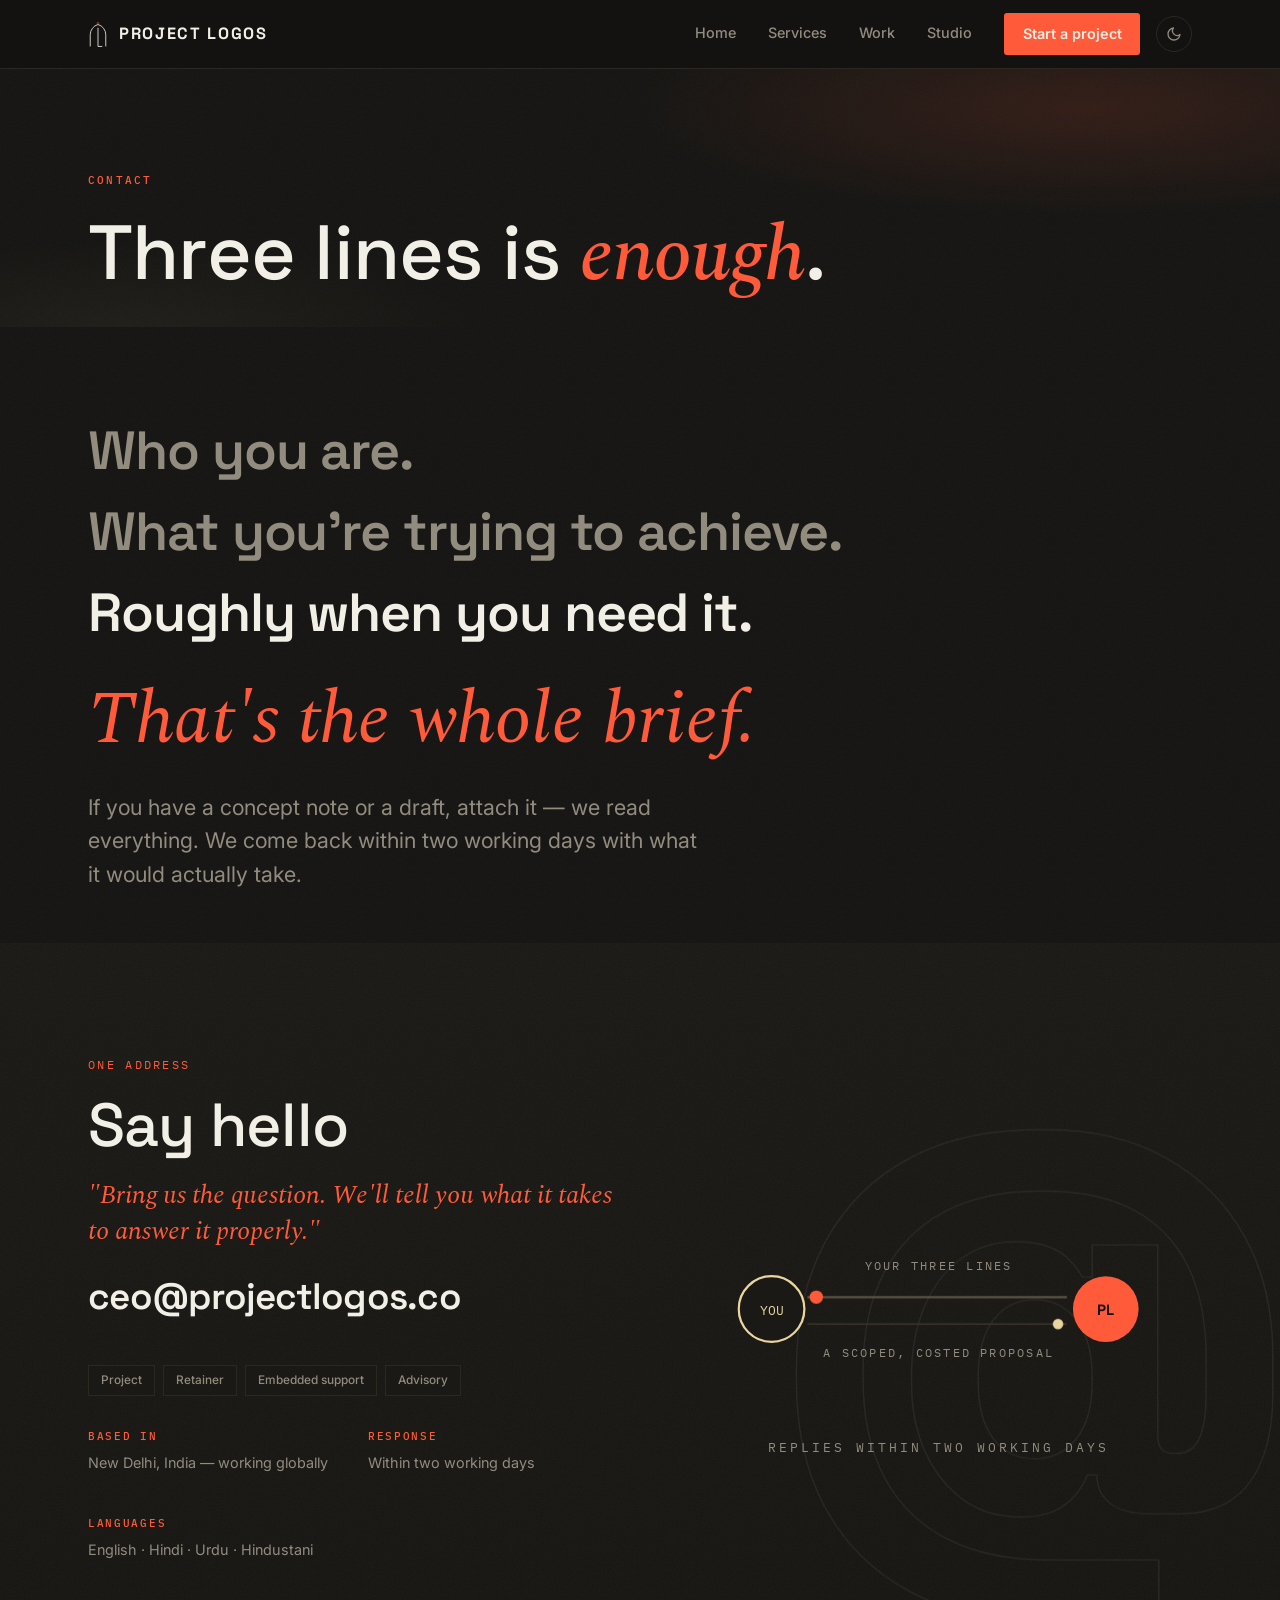
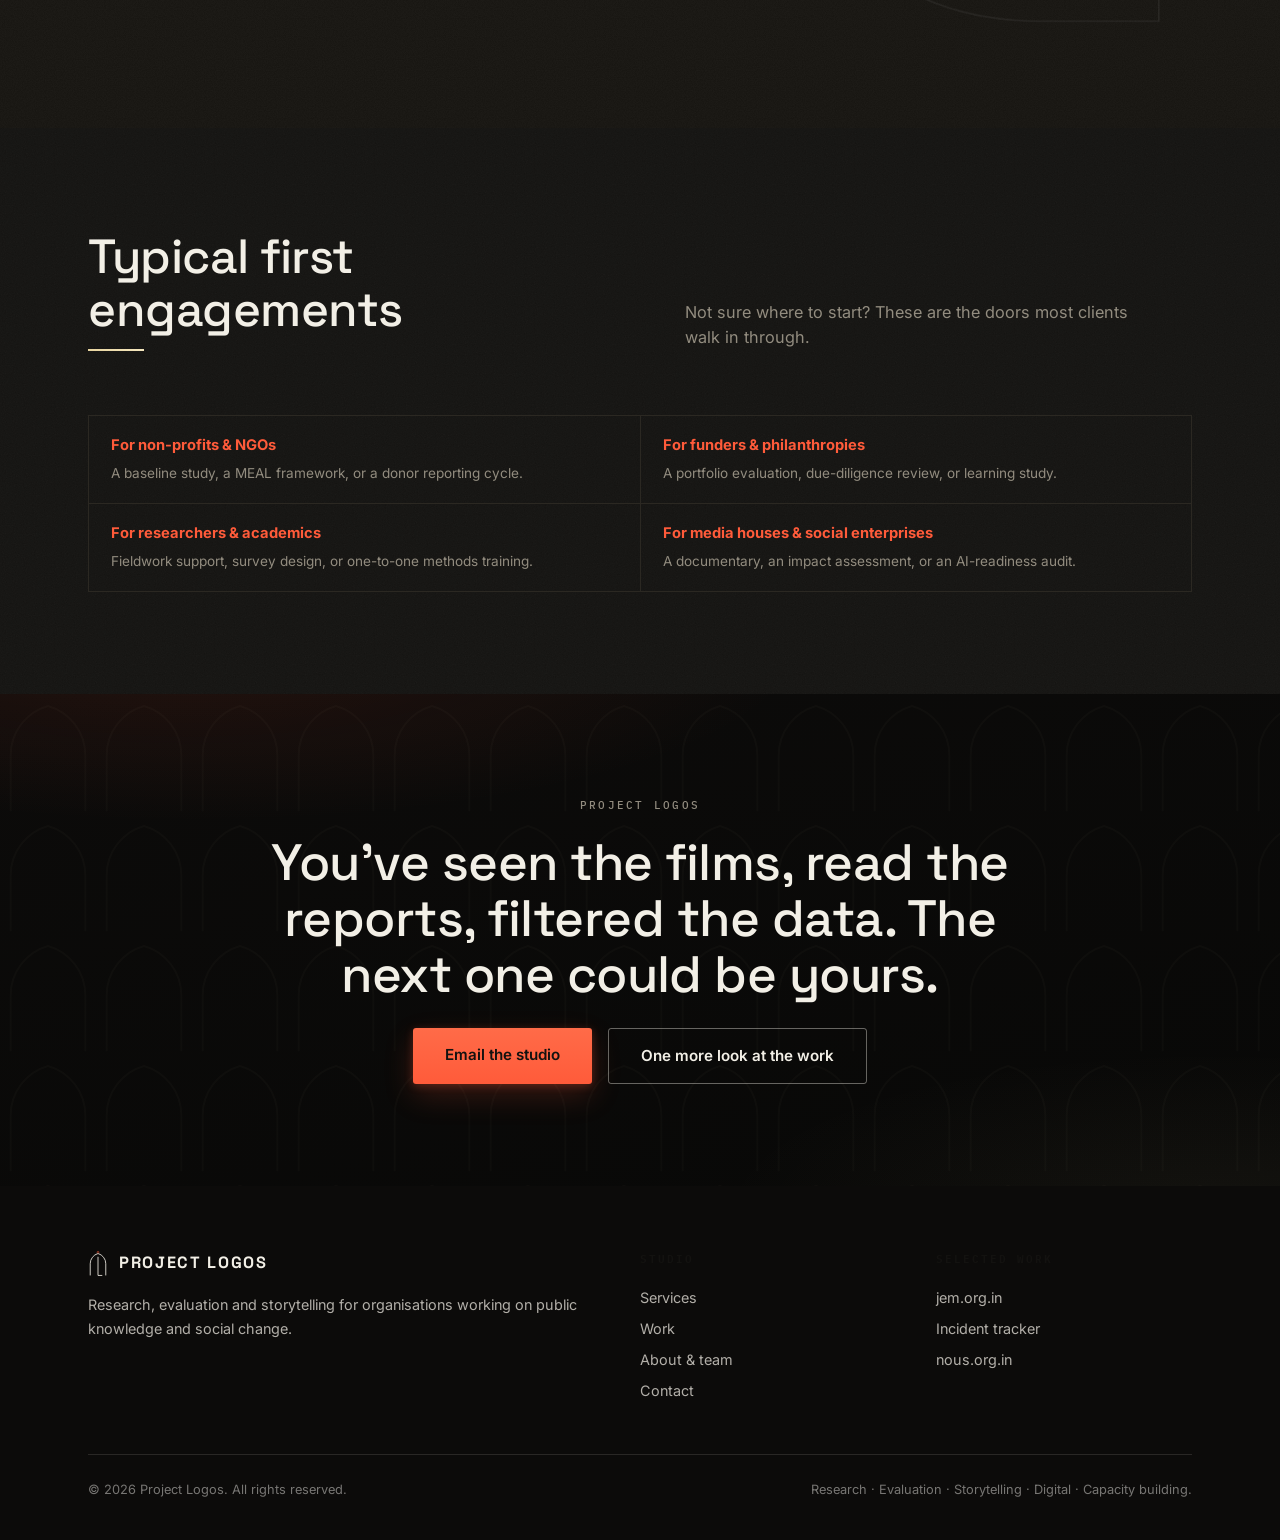
==== contact.html @ 9f22c247 "Bundled offers become routed macro-workflows Each bundle card now carries a cross-pillar route line " ====
<!DOCTYPE html>
<html lang="en">
<head>
  <meta charset="UTF-8" />
  <meta name="viewport" content="width=device-width, initial-scale=1.0" />
  <meta name="color-scheme" content="dark light" />
  <meta name="theme-color" content="#131210" />
  <title>Contact — Project Logos</title>
  <meta name="description" content="Start a project with Project Logos — research, evaluation, storytelling, digital products and capacity building." />
  <link rel="icon" href="assets/favicon.svg" type="image/svg+xml" />
  <link rel="icon" href="assets/favicon-32.png" sizes="32x32" type="image/png" />
  <link rel="apple-touch-icon" href="assets/apple-touch-icon.png" />
  <meta property="og:type" content="website" />
  <meta property="og:site_name" content="Project Logos" />
  <meta property="og:title" content="Contact — Project Logos" />
  <meta property="og:description" content="Three lines is enough: who you are, what you're trying to achieve, roughly when you need it. Replies within two working days." />
  <meta property="og:url" content="https://projectlogos-in.github.io/project-logos/contact.html" />
  <meta property="og:image" content="https://projectlogos-in.github.io/project-logos/assets/og/og-contact.png" />
  <meta property="og:image:width" content="1200" />
  <meta property="og:image:height" content="630" />
  <meta name="twitter:card" content="summary_large_image" />
  <meta name="twitter:image" content="https://projectlogos-in.github.io/project-logos/assets/og/og-contact.png" />
  <link rel="preconnect" href="https://fonts.googleapis.com" />
  <link rel="preconnect" href="https://fonts.gstatic.com" crossorigin />
  <link href="https://fonts.googleapis.com/css2?family=Space+Grotesk:wght@400;500;600;700&family=Spectral:ital,wght@0,400;0,500;1,400;1,500&family=Inter:wght@400;500;600;700&family=IBM+Plex+Mono:wght@400;500&display=swap" rel="stylesheet" />
  <script>try { if (localStorage.getItem("pl-theme") === "light") document.documentElement.dataset.theme = "light"; } catch (e) {}</script>
  <link rel="stylesheet" href="css/style.css?v=4" />
</head>
<body>

<header class="site-header">
  <div class="wrap">
    <a class="brand" href="index.html">
      <svg class="logo-mark" width="20" height="25" viewBox="0 0 72 90" fill="none" xmlns="http://www.w3.org/2000/svg" aria-hidden="true">
        <path d="M8 88 L8 46 A38.5 38.5 0 0 1 36 8.96 A38.5 38.5 0 0 1 64 46 L64 88" stroke-width="3" />
        <line x1="36" y1="20.8" x2="36" y2="88" stroke-width="3" />
        <line x1="36" y1="88" x2="51.4" y2="88" stroke-width="3" />
        <circle cx="36" cy="4.5" r="3.2" stroke-width="1.8" />
      </svg>
      PROJECT LOGOS
    </a>
    <button class="theme-toggle" type="button" aria-label="Switch between dark and light theme">
      <svg class="moon" viewBox="0 0 24 24" fill="none" stroke="currentColor" stroke-width="2" stroke-linecap="round" stroke-linejoin="round"><path d="M21 12.8A9 9 0 1 1 11.2 3a7 7 0 0 0 9.8 9.8z"/></svg>
      <svg class="sun" viewBox="0 0 24 24" fill="none" stroke="currentColor" stroke-width="2" stroke-linecap="round"><circle cx="12" cy="12" r="4.5"/><path d="M12 2v2.5M12 19.5V22M2 12h2.5M19.5 12H22M4.9 4.9l1.8 1.8M17.3 17.3l1.8 1.8M19.1 4.9l-1.8 1.8M6.7 17.3l-1.8 1.8"/></svg>
    </button>
    <button class="nav-toggle" aria-label="Menu"><span></span><span></span><span></span></button>
    <nav class="nav">
      <a href="index.html">Home</a>
      <a href="services.html">Services</a>
      <a href="work.html">Work</a>
      <a href="studio.html">Studio</a>
      <a class="cta" href="contact.html" aria-current="page">Start a project</a>
    </nav>
  </div>
</header>

<main>

  <!-- OPENING: THE BRIEF -->
  <div class="hero" style="padding-bottom: 0;">
    <div class="wrap">
      <span class="eyebrow">Contact</span>
      <h1 style="max-width: 20ch;">Three lines is <em>enough</em>.</h1>
    </div>
  </div>

  <section class="gap-intro" style="padding-bottom: calc(var(--section) * 0.5);">
    <div class="wrap">
      <p class="gap-line reveal">Who you are.</p>
      <p class="gap-line reveal">What you're trying to achieve.</p>
      <p class="gap-line reveal"><strong>Roughly when you need it.</strong></p>
      <p class="gap-answer reveal">That's the whole brief.</p>
      <p class="lede reveal" style="margin-top: 2rem;">If you have a concept note or a draft, attach it — we read everything. We come back within two working days with what it would actually take.</p>
    </div>
  </section>

  <!-- THE WIRE -->
  <section class="chapter tinted" id="say-hello">
    <span class="chapter-letter" aria-hidden="true">@</span>
    <div class="wrap chapter-grid">
      <div>
        <span class="chapter-code">One address</span>
        <h2 class="chapter-title">Say hello</h2>
        <p class="chapter-line">"Bring us the question. We'll tell you what it takes to answer it properly."</p>
        <a class="email-big" href="mailto:ceo@projectlogos.co">ceo@projectlogos.co</a>
        <div class="deliverables" style="margin-top: 1.8rem;">
          <span>Project</span><span>Retainer</span><span>Embedded support</span><span>Advisory</span>
        </div>
        <div class="contact-meta">
          <div><strong>Based in</strong>New Delhi, India — working globally</div>
          <div><strong>Response</strong>Within two working days</div>
          <div><strong>Languages</strong>English · Hindi · Urdu · Hindustani</div>
        </div>
      </div>
      <div class="chapter-art" aria-hidden="true">
        <svg viewBox="0 0 340 240" fill="none" xmlns="http://www.w3.org/2000/svg">
          <g class="node" style="--d:100">
            <circle cx="58" cy="120" r="22" fill="#1B1915" stroke="#E8D5A0" stroke-width="1.5" />
            <text x="58" y="124" font-family="IBM Plex Mono" font-size="9" fill="#E8D5A0" text-anchor="middle">YOU</text>
          </g>
          <line class="wire" style="--len:200; --d:400" x1="82" y1="112" x2="256" y2="112" stroke="#5A5344" stroke-width="1.5" />
          <line class="wire" style="--len:200; --d:900" x1="256" y1="130" x2="82" y2="130" stroke="#3A362C" stroke-width="1" stroke-dasharray="4 5" />
          <g class="playhead" style="--scan:170px">
            <circle cx="88" cy="112" r="4.5" fill="#FF5B3A" />
          </g>
          <g class="playhead" style="--scan:-170px">
            <circle cx="250" cy="130" r="3.5" fill="#E8D5A0" />
          </g>
          <circle class="ring" style="--d:600" cx="282" cy="120" r="26" stroke="#FF5B3A" stroke-width="1.5" />
          <circle class="ring" style="--d:1400" cx="282" cy="120" r="26" stroke="#FF5B3A" stroke-width="1" />
          <g class="node" style="--d:300">
            <circle cx="282" cy="120" r="22" fill="#FF5B3A" />
            <text x="282" y="124" font-family="Space Grotesk" font-size="10" font-weight="700" fill="#131210" text-anchor="middle">PL</text>
          </g>
          <text x="170" y="94" font-family="IBM Plex Mono" font-size="8" fill="#928C7F" text-anchor="middle" letter-spacing="1.5">YOUR THREE LINES</text>
          <text x="170" y="152" font-family="IBM Plex Mono" font-size="8" fill="#928C7F" text-anchor="middle" letter-spacing="1.5">A SCOPED, COSTED PROPOSAL</text>
          <text x="170" y="216" font-family="IBM Plex Mono" font-size="9" fill="#928C7F" text-anchor="middle" letter-spacing="2">REPLIES WITHIN TWO WORKING DAYS</text>
        </svg>
      </div>
    </div>
  </section>

  <!-- TYPICAL FIRST ENGAGEMENTS -->
  <section>
    <div class="wrap">
      <div class="section-head reveal">
        <h2>Typical first engagements</h2>
        <p class="lede">Not sure where to start? These are the doors most clients walk in through.</p>
      </div>
      <div class="who-grid reveal">
        <div><strong>For non-profits &amp; NGOs</strong><span>A baseline study, a MEAL framework, or a donor reporting cycle.</span></div>
        <div><strong>For funders &amp; philanthropies</strong><span>A portfolio evaluation, due-diligence review, or learning study.</span></div>
        <div><strong>For researchers &amp; academics</strong><span>Fieldwork support, survey design, or one-to-one methods training.</span></div>
        <div><strong>For media houses &amp; social enterprises</strong><span>A documentary, an impact assessment, or an AI-readiness audit.</span></div>
      </div>
    </div>
  </section>

  <!-- CLOSING -->
  <section class="on-dark cta-band">
    <div class="wrap reveal">
      <span class="eyebrow">Project Logos</span>
      <h2>You've seen the films, read the reports, filtered the data. The next one could be yours.</h2>
      <div class="btn-row">
        <a class="btn" href="mailto:ceo@projectlogos.co">Email the studio</a>
        <a class="btn ghost" href="work.html">One more look at the work</a>
      </div>
    </div>
  </section>

</main>

<footer class="site-footer">
  <div class="wrap">
    <div class="footer-grid">
      <div>
        <a class="brand" href="index.html">
          <svg class="logo-mark" width="20" height="25" viewBox="0 0 72 90" fill="none" xmlns="http://www.w3.org/2000/svg" aria-hidden="true">
            <path d="M8 88 L8 46 A38.5 38.5 0 0 1 36 8.96 A38.5 38.5 0 0 1 64 46 L64 88" stroke-width="3" />
            <line x1="36" y1="20.8" x2="36" y2="88" stroke-width="3" />
            <line x1="36" y1="88" x2="51.4" y2="88" stroke-width="3" />
            <circle cx="36" cy="4.5" r="3.2" stroke-width="1.8" />
          </svg>
          PROJECT LOGOS
        </a>
        <p>Research, evaluation and storytelling for organisations working on public knowledge and social change.</p>
      </div>
      <div>
        <h4>Studio</h4>
        <ul>
          <li><a href="services.html">Services</a></li>
          <li><a href="work.html">Work</a></li>
          <li><a href="studio.html">About &amp; team</a></li>
          <li><a href="contact.html">Contact</a></li>
        </ul>
      </div>
      <div>
        <h4>Selected work</h4>
        <ul>
          <li><a href="https://jem.org.in" target="_blank" rel="noopener">jem.org.in</a></li>
          <li><a href="work.html#jem">Incident tracker</a></li>
          <li><a href="https://www.nous.org.in" target="_blank" rel="noopener">nous.org.in</a></li>
        </ul>
      </div>
    </div>
    <div class="footer-bottom">
      <span>© 2026 Project Logos. All rights reserved.</span>
      <span>Research · Evaluation · Storytelling · Digital · Capacity building.</span>
    </div>
  </div>
</footer>

<script src="js/main.js?v=4"></script>
</body>
</html>
---- css/style.css ----
/* ================================================================
   PROJECT LOGOS — Design System
   Laws: I. Restraint is authority — few colours, few weights, much air.
         II. The spine is constant — one vertical indigo element, always present.
         III. Illumination is rare — gold once per artefact, never decoration.
   Palette: Indigo (spine/primary) · Ink · Slate · Paper · Gold (rare) · Maroon (critical only)
   Type: Spectral (serif, display) + Inter (sans, UI/body) + IBM Plex Mono (apparatus/labels)
   ================================================================ */

:root {
  /* Dark cinematic canvas — warm near-black, one vermilion signal */
  --paper: #131210;            /* canvas */
  --paper-deep: #1B1915;       /* elevated surface */
  --paper-shade: #23201A;      /* higher surface */
  --ink: #F2EFE6;              /* primary text */
  --ink-soft: #CEC8BB;         /* secondary text */
  --ink-mute: #928C7F;         /* muted text */
  --indigo: #FF5B3A;           /* SIGNAL — the one accent (legacy token name) */
  --indigo-deep: #0C0B0A;      /* deepest section */
  --indigo-night: #080807;
  --gold: #E8D5A0;             /* soft cream — counters, small labels only */
  --gold-bright: #F5E7BE;
  --maroon: #7A2E2E;
  --line: #2B2822;
  --line-dark: rgba(242, 239, 230, 0.12);
  --paper-on-dark: rgba(242, 239, 230, 0.72);

  --signal-ink: #131210;       /* text on signal */
  --arch-paper: #F2EDE0;       /* the light "archive" island */

  --shadow-sm: 0 1px 2px rgba(0, 0, 0, 0.3), 0 6px 18px rgba(0, 0, 0, 0.35);
  --shadow-md: 0 2px 6px rgba(0, 0, 0, 0.35), 0 14px 38px rgba(0, 0, 0, 0.45);
  --shadow-lg: 0 6px 14px rgba(0, 0, 0, 0.4), 0 30px 70px rgba(0, 0, 0, 0.55);

  --font-display: "Space Grotesk", "Inter", sans-serif;
  --font-serif: "Spectral", Georgia, serif;
  --font-text: "Inter", -apple-system, "Helvetica Neue", sans-serif;
  --font-mono: "IBM Plex Mono", monospace;

  --max: 1200px;
  --gutter: clamp(1.25rem, 4vw, 3rem);
  --section: clamp(4rem, 8vw, 7rem);
  --spine: 5px;

  /* texture: fine paper grain (SVG turbulence) */
  --grain: url("data:image/svg+xml,%3Csvg xmlns='http://www.w3.org/2000/svg' width='160' height='160'%3E%3Cfilter id='n'%3E%3CfeTurbulence type='fractalNoise' baseFrequency='0.9' numOctaves='2' stitchTiles='stitch'/%3E%3CfeColorMatrix type='saturate' values='0'/%3E%3C/filter%3E%3Crect width='160' height='160' filter='url(%23n)' opacity='0.05'/%3E%3C/svg%3E");
  /* motif: the brand arch, whisper-faint */
  --arches: url("data:image/svg+xml,%3Csvg xmlns='http://www.w3.org/2000/svg' width='96' height='120' viewBox='0 0 72 90' fill='none'%3E%3Cpath d='M8 88 L8 46 A38.5 38.5 0 0 1 36 8.96 A38.5 38.5 0 0 1 64 46 L64 88' stroke='%231A2A55' stroke-opacity='0.05' stroke-width='1.5'/%3E%3C/svg%3E");
}

* { margin: 0; padding: 0; box-sizing: border-box; }

html { scroll-behavior: smooth; }

body {
  font-family: var(--font-text);
  font-size: 1.0625rem;
  line-height: 1.65;
  color: var(--ink);
  background: var(--paper);
  background-image: var(--grain);
  -webkit-font-smoothing: antialiased;
}

/* scroll progress — signal thread across the top */
.spine-progress {
  position: fixed;
  top: 0; left: 0;
  width: 100%;
  height: 3px;
  background: linear-gradient(90deg, var(--indigo), #FF8A5C);
  transform-origin: left;
  transform: scaleX(0);
  z-index: 301;
  pointer-events: none;
}

h1, h2, h3 { font-weight: 600; letter-spacing: -0.02em; }

::selection { background: var(--indigo); color: var(--signal-ink); }

img { max-width: 100%; display: block; }

a { color: inherit; text-decoration: none; }

.wrap {
  max-width: var(--max);
  margin: 0 auto;
  padding: 0 var(--gutter);
}

/* ---------------- Typography ---------------- */

h1, h2, h3, .display {
  font-family: var(--font-display);
  font-weight: 500;
  line-height: 1.1;
  letter-spacing: -0.01em;
}

.eyebrow {
  font-family: var(--font-mono);
  font-size: 0.7rem;
  font-weight: 500;
  letter-spacing: 0.2em;
  text-transform: uppercase;
  color: var(--indigo);
  margin-bottom: 1.25rem;
  display: block;
}

.on-dark .eyebrow { color: var(--ink-mute); }

.lede {
  font-size: clamp(1.1rem, 1.7vw, 1.35rem);
  line-height: 1.55;
  color: var(--ink-mute);
  max-width: 48ch;
}

.gold { color: var(--gold); }

/* ---------------- Logo mark ---------------- */

.logo-mark { flex: none; display: block; }
.logo-mark path, .logo-mark line { stroke: var(--ink); fill: none; }
.logo-mark circle { stroke: var(--indigo); fill: none; }

/* ---------------- Header ---------------- */

.site-header {
  position: sticky;
  top: 0;
  z-index: 100;
  background: rgba(19, 18, 16, 0.8);
  -webkit-backdrop-filter: blur(16px);
  backdrop-filter: blur(16px);
  border-bottom: 1px solid var(--line);
  transition: box-shadow 0.3s ease, background 0.3s ease;
}

.site-header.scrolled {
  background: rgba(15, 14, 12, 0.94);
  box-shadow: 0 8px 30px rgba(0, 0, 0, 0.45);
}

.site-header .wrap {
  display: flex;
  align-items: center;
  justify-content: space-between;
  height: 4.25rem;
}

.brand {
  font-family: var(--font-display);
  font-weight: 700;
  font-size: 1.02rem;
  letter-spacing: 0.1em;
  color: var(--ink);
  display: flex;
  align-items: center;
  gap: 0.7rem;
}

.nav {
  display: flex;
  gap: clamp(1.1rem, 2.5vw, 2.25rem);
  align-items: center;
}

.nav a {
  font-size: 0.9rem;
  font-weight: 500;
  color: var(--ink-mute);
  transition: color 0.2s;
  background: linear-gradient(90deg, var(--gold), var(--gold-bright)) no-repeat left bottom / 0 1.5px;
  padding-bottom: 3px;
  transition: color 0.2s, background-size 0.35s cubic-bezier(0.22, 1, 0.36, 1);
}

.nav a:hover, .nav a[aria-current="page"] { color: var(--ink); background-size: 100% 1.5px; }

.nav a.cta { background-image: none; padding-bottom: 0.55rem; }

.nav .cta {
  color: var(--signal-ink);
  background: var(--indigo);
  padding: 0.55rem 1.15rem;
  border-radius: 3px;
  font-weight: 600;
  transition: background 0.2s, transform 0.2s;
}

.nav .cta:hover { background: #FF7350; color: var(--signal-ink); transform: translateY(-1px); }

/* mobile nav */
.nav-toggle { display: none; background: none; border: 0; cursor: pointer; }
.nav-toggle span { display: block; width: 22px; height: 2px; background: var(--ink); margin: 5px 0; transition: 0.25s; }

@media (max-width: 780px) {
  .nav-toggle { display: block; }
  .nav {
    position: absolute;
    top: 4.25rem; left: 0; right: 0;
    background: var(--paper);
    border-bottom: 1px solid var(--line);
    flex-direction: column;
    align-items: flex-start;
    padding: 1.25rem var(--gutter) 1.75rem;
    display: none;
  }
  .nav.open { display: flex; }
}

/* ---------------- Hero ---------------- */

.hero {
  position: relative;
  padding: var(--section) 0 calc(var(--section) * 0.8);
  overflow: hidden;
  background:
    radial-gradient(ellipse 60% 70% at 85% 15%, rgba(255, 91, 58, 0.13), transparent 60%),
    radial-gradient(ellipse 50% 60% at 10% 100%, rgba(232, 213, 160, 0.05), transparent 55%);
}

.hero .wrap { position: relative; z-index: 1; }

/* oversized arch ornament, parallax-driven */
.hero-ornament {
  position: absolute;
  right: -4%;
  top: 8%;
  width: clamp(280px, 34vw, 520px);
  opacity: 0.9;
  pointer-events: none;
  will-change: transform;
}

.hero-ornament path { stroke: var(--ink); opacity: 0.1; fill: none; }
.hero-ornament path.inner { opacity: 0.06; }
.hero-ornament circle { stroke: var(--indigo); opacity: 0.85; fill: none; }

@media (max-width: 780px) { .hero-ornament { right: -30%; opacity: 0.5; } }

.hero h1 {
  font-size: clamp(2.6rem, 6.4vw, 4.8rem);
  max-width: 18ch;
  margin-bottom: 1.75rem;
}

.hero h1 em {
  font-family: var(--font-serif);
  font-style: italic;
  font-weight: 500;
  color: var(--indigo);
}

/* hero entrance — staggered rise on load */
@media (prefers-reduced-motion: no-preference) {
  .hero .eyebrow, .hero h1, .hero .lede, .hero .btn-row, .hero .hero-meta, .hero .showcase-nav {
    opacity: 0;
    transform: translateY(26px);
    animation: hero-rise 0.9s cubic-bezier(0.22, 1, 0.36, 1) forwards;
  }
  .hero .eyebrow { animation-delay: 0.05s; }
  .hero h1 { animation-delay: 0.15s; }
  .hero .lede { animation-delay: 0.3s; }
  .hero .btn-row { animation-delay: 0.45s; }
  .hero .hero-meta, .hero .showcase-nav { animation-delay: 0.58s; }
}

@keyframes hero-rise {
  to { opacity: 1; transform: none; }
}

.hero-meta {
  display: flex;
  gap: 2.5rem;
  margin-top: 3rem;
  flex-wrap: wrap;
}

.hero-meta div { max-width: 24ch; }

.hero-meta strong {
  display: block;
  font-family: var(--font-display);
  font-size: 1.05rem;
  margin-bottom: 0.3rem;
  color: var(--indigo);
}

.hero-meta p { font-size: 0.88rem; color: var(--ink-mute); }

/* ---------------- Sections ---------------- */

section { padding: var(--section) 0; }

.section-head {
  display: grid;
  grid-template-columns: minmax(0, 1.1fr) minmax(0, 1fr);
  gap: 2.5rem;
  align-items: end;
  margin-bottom: clamp(2.5rem, 5vw, 4.5rem);
}

.section-head h2 { font-size: clamp(1.9rem, 4vw, 3rem); }

.section-head .lede { font-size: 1.02rem; }

@media (max-width: 780px) {
  .section-head { grid-template-columns: 1fr; align-items: start; }
}

.on-dark {
  position: relative;
  background:
    radial-gradient(ellipse 80% 60% at 15% -10%, rgba(255, 91, 58, 0.1), transparent 60%),
    radial-gradient(ellipse 60% 50% at 95% 105%, rgba(232, 213, 160, 0.05), transparent 65%),
    linear-gradient(165deg, var(--indigo-deep) 0%, var(--indigo-night) 100%);
  color: var(--ink);
  overflow: hidden;
}

.on-dark::before {
  content: "";
  position: absolute;
  inset: 0;
  background-image: var(--arches);
  background-size: 96px 120px;
  opacity: 0.5;
  filter: invert(1);
  pointer-events: none;
}

.on-dark > .wrap { position: relative; }

.on-dark .lede, .on-dark p { color: var(--paper-on-dark); }
.on-dark h2, .on-dark h3, .on-dark strong { color: var(--ink); }

.tinted {
  position: relative;
  background: linear-gradient(180deg, var(--paper-deep), #171511);
  background-color: var(--paper-deep);
}

.tinted::after {
  content: "";
  position: absolute;
  inset: 0;
  background-image: var(--grain);
  opacity: 0.8;
  pointer-events: none;
}

.tinted > .wrap { position: relative; z-index: 1; }

/* the archive — one light paper island for publications */
.paper {
  position: relative;
  background: linear-gradient(180deg, #F6F1E4, var(--arch-paper));
  color: #1B1812;
}

.paper::after {
  content: "";
  position: absolute;
  inset: 0;
  background-image: var(--grain);
  opacity: 0.9;
  pointer-events: none;
}

.paper > .wrap { position: relative; z-index: 1; }

.paper h2, .paper h3 { color: #1B1812; }
.paper .lede, .paper p { color: #55503F; }
.paper .eyebrow { color: #C24422; }
.paper .rail-link { color: #1B1812; border-color: #CFC6AE; }
.paper .rail-link:hover { color: #C24422; border-color: #C24422; }
.paper .media-card {
  background: linear-gradient(180deg, #FFFEF9, #FBF7EC);
  border-color: #DDD4BE;
  box-shadow: 0 2px 6px rgba(40, 32, 12, 0.07), 0 16px 40px rgba(40, 32, 12, 0.1);
}
.paper .media-card:hover { box-shadow: 0 6px 14px rgba(40, 32, 12, 0.1), 0 28px 60px rgba(40, 32, 12, 0.16); }
.paper .media-card .meta h3 { color: #1B1812; }
.paper .media-card .meta span { color: #6E6754; }
.paper .page-thumb { border-color: #DDD4BE; background: #fff; }

/* section heading rule — draws in on reveal */
.section-head h2, .rail-head h2 { position: relative; padding-bottom: 0.9rem; }

.section-head h2::after, .rail-head h2::after {
  content: "";
  position: absolute;
  left: 0; bottom: 0;
  height: 2px;
  width: 3.5rem;
  background: linear-gradient(90deg, var(--gold), var(--gold-bright));
  transform: scaleX(0);
  transform-origin: left;
  transition: transform 0.9s cubic-bezier(0.22, 1, 0.36, 1) 0.25s;
}

.reveal.in .section-head h2::after, .section-head.reveal.in h2::after,
.reveal.in .rail-head h2::after, .rail-head.reveal.in h2::after { transform: scaleX(1); }

/* ---------------- Pillars grid ---------------- */

.pillars {
  display: grid;
  grid-template-columns: repeat(3, 1fr);
  gap: 1px;
  background: var(--line);
  border: 1px solid var(--line);
}

.pillar {
  position: relative;
  background: var(--paper-deep);
  padding: 2.25rem 1.9rem 2.5rem;
  transition: background 0.3s, transform 0.3s cubic-bezier(0.22, 1, 0.36, 1), box-shadow 0.3s;
}

.pillar:hover {
  background: var(--paper-shade);
  transform: translateY(-4px);
  box-shadow: var(--shadow-md);
  z-index: 1;
}

.pillar h3 { color: var(--ink); }

.pillar .num { color: var(--indigo); }

.pillar .num {
  font-family: var(--font-mono);
  font-size: 0.8rem;
  color: var(--indigo);
  display: block;
  margin-bottom: 1.6rem;
}

.pillar h3 { font-size: 1.3rem; margin-bottom: 0.75rem; color: var(--indigo); }

.pillar p { font-size: 0.92rem; color: var(--ink-mute); }

.pillar ul {
  list-style: none;
  margin-top: 1.1rem;
  font-size: 0.88rem;
  color: var(--ink-soft);
}

.pillar li { padding: 0.32rem 0; border-top: 1px solid var(--line); }

@media (max-width: 980px) { .pillars { grid-template-columns: repeat(2, 1fr); } }
@media (max-width: 640px) { .pillars { grid-template-columns: 1fr; } }

.pillars.cols-5 { grid-template-columns: repeat(5, 1fr); }
@media (max-width: 900px) { .pillars.cols-5 { grid-template-columns: 1fr; } }

/* ---------------- Who we work with ---------------- */

.who-grid {
  display: grid;
  grid-template-columns: repeat(2, 1fr);
  gap: 0;
  border: 1px solid var(--line);
}

.who-grid div {
  padding: 1.1rem 1.4rem;
  border-top: 1px solid var(--line);
  border-left: 1px solid var(--line);
  font-size: 0.92rem;
}

.who-grid div:nth-child(-n+2) { border-top: 0; }
.who-grid div:nth-child(odd) { border-left: 0; }

.who-grid strong { display: block; color: var(--indigo); font-size: 0.92rem; margin-bottom: 0.2rem; }
.who-grid span { color: var(--ink-mute); font-size: 0.85rem; }

@media (max-width: 640px) {
  .who-grid { grid-template-columns: 1fr; }
  .who-grid div:nth-child(odd) { border-left: 0; }
  .who-grid div:nth-child(n+2) { border-top: 1px solid var(--line); }
}

/* ---------------- Case studies ---------------- */

.cases {
  display: grid;
  grid-template-columns: repeat(2, 1fr);
  gap: clamp(1.5rem, 3vw, 2.5rem);
}

.case {
  border: 1px solid var(--line);
  background: linear-gradient(180deg, var(--paper-shade), var(--paper-deep));
  box-shadow: var(--shadow-sm);
  padding: 2.4rem 2.2rem 2.2rem;
  display: flex;
  flex-direction: column;
  gap: 1rem;
  transition: transform 0.3s cubic-bezier(0.22, 1, 0.36, 1), box-shadow 0.3s;
}

.case:hover {
  transform: translateY(-5px);
  box-shadow: var(--shadow-lg);
}

.case.featured { grid-column: 1 / -1; }

.case .tag {
  font-family: var(--font-mono);
  font-size: 0.68rem;
  font-weight: 500;
  letter-spacing: 0.1em;
  text-transform: uppercase;
  color: var(--gold);
}

.case h3 { font-size: clamp(1.4rem, 2.3vw, 1.9rem); color: var(--indigo); }

.case p { font-size: 0.95rem; color: var(--ink-soft); max-width: 62ch; }

.case .deliverables {
  display: flex;
  flex-wrap: wrap;
  gap: 0.5rem;
  margin-top: 0.35rem;
}

.case .deliverables span {
  font-size: 0.74rem;
  font-weight: 500;
  padding: 0.32rem 0.75rem;
  border: 1px solid var(--line);
  color: var(--ink-mute);
  background: var(--paper-deep);
}

.case .case-link {
  margin-top: auto;
  padding-top: 1rem;
  font-size: 0.88rem;
  font-weight: 600;
  color: var(--indigo);
}

.case .case-link:hover { color: var(--gold); }

@media (max-width: 860px) { .cases { grid-template-columns: 1fr; } }

/* ---------------- Case media ---------------- */

.case-media {
  display: grid;
  grid-template-columns: repeat(3, 1fr);
  gap: 0.75rem;
  margin-top: 0.6rem;
}

.case-media.single { grid-template-columns: 1fr; }
.case-media.duo { grid-template-columns: repeat(2, 1fr); }

.case-media figure {
  border: 1px solid var(--line);
  background: var(--paper-deep);
  overflow: hidden;
  display: flex;
  flex-direction: column;
}

.case-media a { display: block; }

.case-media img {
  width: 100%;
  aspect-ratio: 16 / 10;
  object-fit: cover;
  object-position: top;
  transition: transform 0.35s ease;
}

.case-media .tall img { aspect-ratio: 4 / 5; }

.case-media figure:hover img { transform: scale(1.03); }

.case-media figcaption {
  font-size: 0.72rem;
  color: var(--ink-mute);
  padding: 0.5rem 0.7rem;
  border-top: 1px solid var(--line);
  margin-top: auto;
}

@media (max-width: 640px) {
  .case-media, .case-media.duo { grid-template-columns: 1fr; }
}

/* ---------------- JEM data explorer ---------------- */

#jem-explorer {
  position: relative;
  display: grid;
  grid-template-columns: minmax(0, 1.05fr) minmax(0, 1fr);
  gap: clamp(2rem, 4vw, 4rem);
  align-items: center;
}

.jx-map svg {
  width: 100%;
  height: auto;
  display: block;
}

.jx-map path {
  stroke: var(--paper);
  stroke-width: 1;
  transition: fill 0.45s ease, opacity 0.2s;
  cursor: crosshair;
}

.jx-map path:hover { opacity: 0.82; stroke: var(--indigo); }

.jx-total-row { display: flex; align-items: baseline; gap: 0.75rem; margin-bottom: 0.35rem; }

.jx-total {
  font-family: var(--font-display);
  font-size: clamp(2.6rem, 5vw, 3.8rem);
  line-height: 1;
  color: var(--indigo);
}

.jx-total-row span:last-child { font-size: 0.9rem; color: var(--ink-mute); }

.jx-readout { min-height: 1.3rem; font-size: 0.85rem; color: var(--gold); font-weight: 500; margin-bottom: 1rem; }

.jx-chips { display: flex; flex-wrap: wrap; gap: 0.45rem; margin-bottom: 1.6rem; }

.jx-chips button {
  font-family: var(--font-text);
  font-size: 0.76rem;
  font-weight: 500;
  padding: 0.38rem 0.85rem;
  border-radius: 3px;
  border: 1px solid var(--line);
  background: var(--paper);
  color: var(--ink-soft);
  cursor: pointer;
  transition: all 0.2s;
}

.jx-chips button:hover { border-color: var(--indigo); color: var(--indigo); }

.jx-chips button.on { background: var(--indigo); border-color: var(--indigo); color: var(--signal-ink); }

.jx-bars {
  display: flex;
  align-items: flex-end;
  gap: 3px;
  height: 110px;
  border-bottom: 1px solid var(--line);
}

.jx-bar { flex: 1; height: 100%; display: flex; align-items: flex-end; cursor: crosshair; }

.jx-bar span {
  width: 100%;
  min-height: 2px;
  background: var(--indigo);
  transition: height 0.5s cubic-bezier(0.22, 1, 0.36, 1);
}

.jx-bar:hover span { background: var(--gold); }

.jx-axis { display: flex; justify-content: space-between; font-size: 0.72rem; color: var(--ink-mute); padding-top: 0.4rem; }

.jx-tip {
  position: absolute;
  z-index: 5;
  pointer-events: none;
  background: var(--indigo-deep);
  color: var(--paper);
  font-size: 0.78rem;
  font-weight: 500;
  padding: 0.4rem 0.7rem;
  border-radius: 3px;
  white-space: nowrap;
}

.jx-note { margin-top: 1.4rem; font-size: 0.8rem; color: var(--ink-mute); max-width: 52ch; }

@media (max-width: 860px) {
  #jem-explorer { grid-template-columns: 1fr; }
}

/* ---------------- Interactive process ---------------- */

.model {
  display: grid;
  grid-template-columns: repeat(5, 1fr);
  gap: 1px;
  background: var(--line-dark);
  border: 1px solid var(--line-dark);
  counter-reset: stage;
}

.model .stage { cursor: pointer; position: relative; transition: background 0.3s, transform 0.3s; background: rgba(250, 247, 240, 0.03); -webkit-backdrop-filter: blur(2px); backdrop-filter: blur(2px); padding: 2rem 1.5rem 2.25rem; }

.model .stage:hover, .model .stage.open { background: rgba(250, 247, 240, 0.08); }
.model .stage:hover { transform: translateY(-3px); }

.model .stage::before {
  counter-increment: stage;
  content: "0" counter(stage);
  font-family: var(--font-mono);
  color: var(--gold);
  font-size: 0.8rem;
  display: block;
  margin-bottom: 1.4rem;
}

.model h3 { font-size: 1.05rem; margin-bottom: 0.55rem; color: var(--ink); }

.model p { font-size: 0.85rem; }

.model .stage .stage-detail {
  max-height: 0;
  overflow: hidden;
  opacity: 0;
  transition: max-height 0.4s ease, opacity 0.35s ease, margin 0.3s;
  font-size: 0.8rem;
  color: var(--gold);
  margin: 0;
}

.model .stage.open .stage-detail { max-height: 12rem; opacity: 1; margin-top: 0.7rem; }

.model .stage .hint {
  position: absolute;
  top: 2rem;
  right: 1.3rem;
  font-size: 0.95rem;
  color: rgba(250, 248, 243, 0.35);
  transition: transform 0.3s;
}

.model .stage.open .hint { transform: rotate(45deg); color: var(--gold); }

@media (max-width: 980px) { .model { grid-template-columns: repeat(2, 1fr); } }
@media (max-width: 560px) { .model { grid-template-columns: 1fr; } }

/* ---------------- Stats band ---------------- */

.stats {
  display: grid;
  grid-template-columns: repeat(4, 1fr);
  gap: 2rem;
  padding: 3rem 0 0;
}

.stats div { border-top: 2px solid var(--gold); padding-top: 1.1rem; }

.stats strong {
  font-family: var(--font-display);
  font-size: clamp(2rem, 4vw, 3rem);
  display: block;
  line-height: 1;
  margin-bottom: 0.4rem;
}

.stats span { font-size: 0.88rem; color: var(--ink-mute); }

.on-dark .stats span { color: var(--paper-on-dark); }

@media (max-width: 780px) { .stats { grid-template-columns: repeat(2, 1fr); } }

/* ---------------- Team ---------------- */

.team {
  display: grid;
  grid-template-columns: repeat(3, 1fr);
  gap: clamp(1.5rem, 3vw, 2.5rem);
}

.member {
  border-top: 2px solid var(--indigo);
  padding-top: 1.4rem;
}

.member h3 { font-size: 1.4rem; margin-bottom: 0.2rem; color: var(--indigo); }

.member .role {
  font-family: var(--font-mono);
  font-size: 0.72rem;
  font-weight: 500;
  letter-spacing: 0.1em;
  text-transform: uppercase;
  color: var(--gold);
  display: block;
  margin-bottom: 0.9rem;
}

.member p { font-size: 0.92rem; color: var(--ink-soft); }

@media (max-width: 780px) { .team { grid-template-columns: 1fr; } }

/* ---------------- Services page: pillar sections ---------------- */

.pillar-section { padding: clamp(3rem, 6vw, 5rem) 0; border-top: 1px solid var(--line); }
.pillar-section:first-of-type { border-top: 0; padding-top: 1rem; }

.pillar-section .pillar-head {
  display: grid;
  grid-template-columns: minmax(0, 0.9fr) minmax(0, 1.4fr);
  gap: clamp(2rem, 5vw, 4rem);
  margin-bottom: clamp(2rem, 4vw, 3rem);
  align-items: start;
}

.pillar-section .pillar-head .num {
  font-family: var(--font-mono);
  color: var(--gold);
  font-size: 0.85rem;
  display: block;
  margin-bottom: 0.9rem;
}

.pillar-section .pillar-head h2 { font-size: clamp(1.8rem, 3.4vw, 2.6rem); color: var(--indigo); }

.pillar-section .pillar-head p { color: var(--ink-mute); font-size: 1rem; margin-top: 0.9rem; }

@media (max-width: 860px) {
  .pillar-section .pillar-head { grid-template-columns: 1fr; }
}

.subservices { display: flex; flex-direction: column; gap: 1px; background: var(--line); border: 1px solid var(--line); }

.subservice { background: var(--paper); padding: clamp(1.6rem, 3vw, 2.4rem); }

.subservice .sub-head { display: flex; align-items: baseline; gap: 0.8rem; margin-bottom: 0.6rem; flex-wrap: wrap; }

.subservice .sub-code { font-family: var(--font-mono); font-size: 0.78rem; color: var(--gold); }

.subservice h3 { font-family: var(--font-display); font-size: 1.3rem; color: var(--indigo); }

.subservice .sub-line { font-family: var(--font-display); font-style: italic; color: var(--ink-soft); font-size: 1.02rem; margin-bottom: 1.2rem; }

.subservice .sub-grid {
  display: grid;
  grid-template-columns: minmax(0, 1.5fr) minmax(0, 1fr);
  gap: clamp(1.5rem, 3vw, 2.5rem);
}

.subservice .included-label,
.subservice .side-label {
  font-family: var(--font-mono);
  font-size: 0.68rem;
  letter-spacing: 0.14em;
  text-transform: uppercase;
  color: var(--ink-mute);
  display: block;
  margin-bottom: 0.7rem;
}

/* the workflow: a spine that draws, stages that cascade */
.subservice ul.included, .bundle-card ul.included {
  list-style: none;
  font-size: 0.92rem;
  color: var(--ink-soft);
  position: relative;
  padding-left: 3rem;
  counter-reset: step;
}

.subservice ul.included::before, .bundle-card ul.included::before {
  content: "";
  position: absolute;
  left: 0.85rem;
  top: 1.1rem;
  bottom: 1.1rem;
  width: 1.5px;
  background: linear-gradient(180deg, var(--indigo), var(--line));
  transform: scaleY(0);
  transform-origin: top;
  transition: transform 1.1s cubic-bezier(0.22, 1, 0.36, 1) 0.2s;
}

.subservice.open ul.included::before, .bundle-card.open ul.included::before { transform: scaleY(1); }

.subservice ul.included li, .bundle-card ul.included li {
  counter-increment: step;
  padding: 0.55rem 0;
  position: relative;
  opacity: 0;
  transform: translateX(-16px);
  transition: opacity 0.5s ease, transform 0.5s cubic-bezier(0.22, 1, 0.36, 1);
  transition-delay: calc(var(--i, 0) * 90ms + 250ms);
}

.subservice.open ul.included li, .bundle-card.open ul.included li { opacity: 1; transform: none; }

.subservice ul.included li::before, .bundle-card ul.included li::before {
  content: counter(step, decimal-leading-zero);
  position: absolute;
  left: -3rem;
  top: 0.62rem;
  width: 1.7rem;
  height: 1.7rem;
  display: flex;
  align-items: center;
  justify-content: center;
  font-family: var(--font-mono);
  font-size: 0.6rem;
  color: var(--indigo);
  background: var(--paper);
  border: 1px solid var(--line);
  border-radius: 50%;
}

.subservice.open ul.included li:last-child::before, .bundle-card.open ul.included li:last-child::before {
  background: var(--indigo);
  color: var(--signal-ink);
  border-color: var(--indigo);
}

.subservice .side > div {
  opacity: 0;
  transform: translateY(12px);
  transition: opacity 0.5s ease 0.7s, transform 0.5s ease 0.7s;
}

.subservice .side > div:last-child { transition-delay: 0.85s; }

.subservice.open .side > div { opacity: 1; transform: none; }

.subservice .side { display: flex; flex-direction: column; gap: 1.4rem; }

.subservice .deliverables-text,
.subservice .ideal-text {
  font-size: 0.86rem;
  color: var(--ink-mute);
  line-height: 1.55;
}

.subservice .deliverables-text strong,
.subservice .ideal-text strong { color: var(--ink); font-weight: 600; }

@media (max-width: 780px) {
  .subservice .sub-grid { grid-template-columns: 1fr; }
}

/* ---------------- Tracks table + format list (E1) ---------------- */

.track-table { width: 100%; border-collapse: collapse; margin-bottom: 1.6rem; font-size: 0.88rem; }
.track-table th, .track-table td { text-align: left; padding: 0.7rem 1rem 0.7rem 0; border-top: 1px solid var(--line); vertical-align: top; }
.track-table th { font-family: var(--font-mono); font-size: 0.66rem; letter-spacing: 0.12em; text-transform: uppercase; color: var(--ink-mute); border-top: 0; }
.track-table td:first-child { font-weight: 600; color: var(--indigo); width: 12rem; }
.track-table td { color: var(--ink-soft); }

.format-list { list-style: none; display: grid; grid-template-columns: repeat(2, 1fr); gap: 0.5rem 1.5rem; font-size: 0.9rem; color: var(--ink-soft); }
.format-list li { padding-left: 1rem; position: relative; }
.format-list li::before { content: ""; position: absolute; left: 0; top: 0.55rem; width: 5px; height: 5px; background: var(--indigo); }
@media (max-width: 640px) { .format-list { grid-template-columns: 1fr; } }

/* ---------------- Engagement models + process ---------------- */

.engagement-grid {
  display: grid;
  grid-template-columns: repeat(4, 1fr);
  gap: 1px;
  background: var(--line);
  border: 1px solid var(--line);
  margin-bottom: clamp(2.5rem, 5vw, 4rem);
}

.engagement-grid div { background: var(--paper); padding: 1.6rem 1.4rem; }

.engagement-grid strong { display: block; font-family: var(--font-display); color: var(--indigo); font-size: 1.1rem; margin-bottom: 0.5rem; }

.engagement-grid span { font-size: 0.86rem; color: var(--ink-mute); }

@media (max-width: 860px) { .engagement-grid { grid-template-columns: repeat(2, 1fr); } }
@media (max-width: 560px) { .engagement-grid { grid-template-columns: 1fr; } }

.process-list { counter-reset: step; display: flex; flex-direction: column; }

.process-list li {
  counter-increment: step;
  list-style: none;
  display: grid;
  grid-template-columns: 3.2rem minmax(0, 1fr);
  gap: 1.2rem;
  padding: 1.4rem 0;
  border-top: 1px solid var(--line);
  align-items: baseline;
}

.process-list li:first-child { border-top: 0; }

.process-list li::before {
  content: "0" counter(step);
  font-family: var(--font-mono);
  color: var(--gold);
  font-size: 0.85rem;
}

.process-list strong { font-family: var(--font-display); font-size: 1.15rem; color: var(--indigo); display: block; margin-bottom: 0.3rem; }

.process-list span { font-size: 0.92rem; color: var(--ink-mute); }

/* ---------------- Principles ---------------- */

.principles-grid {
  display: grid;
  grid-template-columns: repeat(2, 1fr);
  gap: 1px;
  background: var(--line-dark);
  border: 1px solid var(--line-dark);
}

.principles-grid div { background: rgba(250, 247, 240, 0.04); padding: 1.8rem 2rem; transition: background 0.3s; }

.principles-grid div:hover { background: rgba(250, 247, 240, 0.09); }

.principles-grid strong { font-family: var(--font-display); font-size: 1.08rem; color: var(--ink); display: block; margin-bottom: 0.5rem; }

.principles-grid p { font-size: 0.9rem; }

@media (max-width: 780px) { .principles-grid { grid-template-columns: 1fr; } }

/* ---------------- Bundled offers ---------------- */

.bundle-grid {
  display: grid;
  grid-template-columns: repeat(2, 1fr);
  gap: clamp(1.2rem, 3vw, 2rem);
}

.bundle-card {
  border: 1px solid var(--line);
  padding: clamp(1.6rem, 3vw, 2.2rem);
  background: var(--paper);
}

.bundle-card .sub-code { font-family: var(--font-mono); font-size: 0.72rem; color: var(--gold); display: block; margin-bottom: 0.7rem; }

.bundle-card h3 { font-family: var(--font-display); font-size: 1.25rem; color: var(--indigo); margin-bottom: 0.6rem; }

.bundle-card p { font-size: 0.92rem; color: var(--ink-mute); }

@media (max-width: 780px) { .bundle-grid { grid-template-columns: 1fr; } }

.bundle-route {
  display: block;
  font-family: var(--font-mono);
  font-size: 0.68rem;
  letter-spacing: 0.12em;
  color: var(--ink-mute);
  margin-top: 0.9rem;
}

.bundle-route b { color: var(--indigo); font-weight: 500; }

.bundle-card .included-toggle { margin-top: 1.1rem; }

.bundle-card ul.included { margin-top: 1.2rem; }

.included li .sc {
  font-family: var(--font-mono);
  font-style: normal;
  font-size: 0.66rem;
  color: var(--indigo);
  border: 1px solid var(--line);
  padding: 0.1rem 0.4rem;
  border-radius: 3px;
  margin-right: 0.55rem;
  white-space: nowrap;
}

/* ---------------- Work filters ---------------- */

.filters {
  display: flex;
  flex-wrap: wrap;
  gap: 0.5rem;
  margin-bottom: clamp(2rem, 4vw, 3rem);
}

.filters button {
  font-family: var(--font-text);
  font-size: 0.8rem;
  font-weight: 500;
  padding: 0.45rem 1rem;
  border-radius: 3px;
  border: 1px solid var(--line);
  background: var(--paper);
  color: var(--ink-soft);
  cursor: pointer;
  transition: all 0.2s;
}

.filters button:hover { border-color: var(--indigo); color: var(--indigo); }

.filters button.on { background: var(--indigo); border-color: var(--indigo); color: var(--signal-ink); }

.case.filtered-out { display: none; }

/* ---------------- CTA band ---------------- */

.cta-band { text-align: center; }

.cta-band h2 {
  font-size: clamp(2rem, 4.6vw, 3.2rem);
  max-width: 24ch;
  margin: 0 auto 1.5rem;
}

.btn {
  display: inline-block;
  font-weight: 600;
  font-size: 0.95rem;
  padding: 0.9rem 2rem;
  border-radius: 3px;
  background: linear-gradient(180deg, #FF6B48, var(--indigo));
  color: var(--signal-ink);
  box-shadow: 0 2px 8px rgba(255, 91, 58, 0.25), 0 12px 30px rgba(255, 91, 58, 0.18);
  transition: transform 0.25s cubic-bezier(0.22, 1, 0.36, 1), box-shadow 0.25s, background 0.25s;
  border: 0;
  cursor: pointer;
}

.btn:hover {
  background: linear-gradient(180deg, #FF7E5E, #FF6B48);
  transform: translateY(-2px);
  box-shadow: 0 4px 12px rgba(255, 91, 58, 0.3), 0 20px 44px rgba(255, 91, 58, 0.24);
}

.btn:active { transform: translateY(0); }

.btn.ghost {
  background: transparent;
  color: var(--ink);
  border: 1px solid rgba(242, 239, 230, 0.4);
  box-shadow: none;
}

.btn.ghost:hover { border-color: var(--indigo); color: var(--indigo); background: transparent; box-shadow: none; }

.paper .btn.ghost { color: #1B1812; border-color: #1B1812; }

.btn-row { display: flex; gap: 1rem; justify-content: center; flex-wrap: wrap; }

/* ---------------- Contact ---------------- */

.email-big {
  display: inline-block;
  font-family: var(--font-display);
  font-weight: 600;
  font-size: clamp(1.3rem, 2.9vw, 2.3rem);
  letter-spacing: -0.02em;
  color: var(--ink);
  background: linear-gradient(90deg, var(--indigo), #FF8A5C) no-repeat left bottom / 0 3px;
  padding-bottom: 8px;
  transition: background-size 0.5s cubic-bezier(0.22, 1, 0.36, 1), color 0.3s;
  overflow-wrap: anywhere;
}

.email-big:hover { color: var(--indigo); background-size: 100% 3px; }

.contact-meta {
  display: flex;
  gap: 2.5rem;
  flex-wrap: wrap;
  margin-top: 2rem;
  font-size: 0.9rem;
  color: var(--ink-mute);
}

.contact-meta strong {
  display: block;
  font-family: var(--font-mono);
  font-size: 0.66rem;
  letter-spacing: 0.16em;
  text-transform: uppercase;
  color: var(--indigo);
  margin-bottom: 0.35rem;
  font-weight: 500;
}

.contact-grid {
  display: grid;
  grid-template-columns: minmax(0, 1fr) minmax(0, 1fr);
  gap: clamp(2.5rem, 6vw, 6rem);
}

.contact-grid .lede { margin-bottom: 2rem; }

.contact-list { list-style: none; }

.contact-list li {
  padding: 1.1rem 0;
  border-top: 1px solid var(--line);
  font-size: 0.95rem;
}

.contact-list strong { display: block; font-family: var(--font-mono); font-size: 0.72rem; letter-spacing: 0.14em; text-transform: uppercase; color: var(--ink-mute); margin-bottom: 0.3rem; }

.contact-list a { color: var(--indigo); font-weight: 500; }

.contact-list a:hover { color: var(--gold); }

@media (max-width: 780px) { .contact-grid { grid-template-columns: 1fr; } }

/* ---------------- Footer ---------------- */

.site-footer {
  background: var(--indigo-deep);
  color: var(--paper-on-dark);
  padding: 4rem 0 2.5rem;
  font-size: 0.9rem;
}

.footer-grid {
  display: grid;
  grid-template-columns: 2fr 1fr 1fr;
  gap: 2.5rem;
  margin-bottom: 3rem;
}

.site-footer .brand { color: var(--ink); display: inline-flex; margin-bottom: 1rem; }

.site-footer h4 {
  font-family: var(--font-mono);
  font-size: 0.7rem;
  letter-spacing: 0.18em;
  text-transform: uppercase;
  color: var(--paper);
  margin-bottom: 0.9rem;
}

.site-footer ul { list-style: none; }

.site-footer li { padding: 0.22rem 0; }

.site-footer a:hover { color: var(--gold); }

.footer-bottom {
  border-top: 1px solid var(--line-dark);
  padding-top: 1.5rem;
  display: flex;
  justify-content: space-between;
  gap: 1rem;
  flex-wrap: wrap;
  font-size: 0.8rem;
  color: rgba(250, 248, 243, 0.45);
}

@media (max-width: 780px) { .footer-grid { grid-template-columns: 1fr; } }

/* ---------------- Media cards & portfolio rails ---------------- */

.rail-head {
  display: flex;
  align-items: baseline;
  justify-content: space-between;
  gap: 1.5rem;
  margin-bottom: clamp(1.5rem, 3vw, 2.5rem);
  flex-wrap: wrap;
}

.rail-head h2 { font-size: clamp(1.7rem, 3.4vw, 2.6rem); }

.rail-head .rail-link {
  font-family: var(--font-mono);
  font-size: 0.75rem;
  letter-spacing: 0.12em;
  text-transform: uppercase;
  color: var(--indigo);
  border-bottom: 1px solid var(--line);
  padding-bottom: 0.15rem;
}

.rail-head .rail-link:hover { color: var(--gold); border-color: var(--gold); }

.media-grid {
  display: grid;
  grid-template-columns: repeat(3, 1fr);
  gap: clamp(1.2rem, 2.5vw, 2rem);
}

.media-grid.cols-4 { grid-template-columns: repeat(4, 1fr); }
.media-grid.cols-2 { grid-template-columns: repeat(2, 1fr); }

@media (max-width: 980px) { .media-grid, .media-grid.cols-4 { grid-template-columns: repeat(2, 1fr); } }
@media (max-width: 600px) { .media-grid, .media-grid.cols-4, .media-grid.cols-2 { grid-template-columns: 1fr; } }

.media-card {
  display: block;
  cursor: pointer;
  position: relative;
  background: linear-gradient(180deg, var(--paper-shade), var(--paper-deep));
  border: 1px solid var(--line);
  box-shadow: var(--shadow-sm);
  transition: transform 0.3s cubic-bezier(0.22, 1, 0.36, 1), box-shadow 0.3s, border-color 0.3s;
}

.media-card:hover { border-color: rgba(255, 91, 58, 0.5); }

.media-card::after {
  content: "";
  position: absolute;
  top: -1px; left: 0; right: 0;
  height: 2px;
  background: linear-gradient(90deg, var(--indigo), #FF8A5C);
  transform: scaleX(0);
  transform-origin: left;
  transition: transform 0.35s cubic-bezier(0.22, 1, 0.36, 1);
}

.media-card:hover { transform: translateY(-6px); box-shadow: var(--shadow-lg); }
.media-card:hover::after { transform: scaleX(1); }

.media-card .thumb {
  position: relative;
  overflow: hidden;
  aspect-ratio: 16 / 9;
  background: var(--indigo-deep);
}

.media-card .thumb.book { aspect-ratio: 3 / 4; }
.media-card .thumb.square { aspect-ratio: 1 / 1; }

.media-card .thumb img {
  width: 100%;
  height: 100%;
  object-fit: cover;
  object-position: top;
  transition: transform 0.35s ease;
}

.media-card:hover .thumb img { transform: scale(1.04); }

.play-badge {
  position: absolute;
  inset: 0;
  display: flex;
  align-items: center;
  justify-content: center;
  pointer-events: none;
}

.play-badge::before {
  content: "";
  width: 54px;
  height: 54px;
  border-radius: 50%;
  background: rgba(0, 0, 0, 0.65);
  border: 1.5px solid rgba(250, 248, 243, 0.85);
  position: absolute;
  transition: transform 0.25s, background 0.25s;
}

.play-badge::after {
  content: "";
  position: relative;
  width: 0; height: 0;
  border-left: 15px solid var(--paper);
  border-top: 9px solid transparent;
  border-bottom: 9px solid transparent;
  margin-left: 4px;
}

.media-card:hover .play-badge::before { transform: scale(1.1); background: var(--gold); }

.kind-chip {
  position: absolute;
  left: 0.7rem;
  top: 0.7rem;
  font-family: var(--font-mono);
  font-size: 0.62rem;
  letter-spacing: 0.12em;
  text-transform: uppercase;
  background: rgba(0, 0, 0, 0.8);
  color: #F2EFE6;
  padding: 0.25rem 0.6rem;
}

.media-card .meta { padding: 0.9rem 1rem 1.1rem; }

.media-card .meta h3 {
  font-family: var(--font-text);
  font-size: 0.94rem;
  font-weight: 600;
  line-height: 1.4;
  color: var(--ink);
  letter-spacing: 0;
}

.media-card .meta span {
  display: block;
  margin-top: 0.3rem;
  font-size: 0.78rem;
  color: var(--ink-mute);
}

/* Publication reader strip */
.pub-feature {
  display: grid;
  grid-template-columns: minmax(0, 0.9fr) minmax(0, 1.4fr);
  gap: clamp(1.5rem, 3.5vw, 3rem);
  align-items: start;
  margin-bottom: clamp(1.8rem, 3.5vw, 2.8rem);
}

@media (max-width: 860px) { .pub-feature { grid-template-columns: 1fr; } }

.page-strip {
  display: grid;
  grid-template-columns: repeat(4, 1fr);
  gap: 0.7rem;
}

@media (max-width: 600px) { .page-strip { grid-template-columns: repeat(2, 1fr); } }

.page-strip .page-thumb {
  border: 1px solid var(--line);
  cursor: pointer;
  overflow: hidden;
  background: var(--paper);
  transition: transform 0.2s, box-shadow 0.2s;
}

.page-strip .page-thumb:hover { transform: translateY(-3px); box-shadow: 0 10px 26px rgba(0, 0, 0, 0.4); }

.page-strip .page-thumb img { width: 100%; aspect-ratio: 3 / 4; object-fit: cover; object-position: top; display: block; }

/* Showcase anchor chips */
.showcase-nav {
  display: flex;
  flex-wrap: wrap;
  gap: 0.5rem;
  margin-top: 2.2rem;
}

.showcase-nav a {
  font-family: var(--font-mono);
  font-size: 0.72rem;
  letter-spacing: 0.12em;
  text-transform: uppercase;
  border: 1px solid var(--line);
  padding: 0.45rem 0.95rem;
  color: var(--ink-soft);
  border-radius: 3px;
  transition: all 0.2s;
}

.showcase-nav a:hover { border-color: var(--indigo); color: var(--indigo); }

/* ---------------- Overlay player ---------------- */

.plx-overlay {
  position: fixed;
  inset: 0;
  z-index: 500;
  background: rgba(11, 17, 35, 0.95);
  display: flex;
  align-items: center;
  justify-content: center;
  flex-direction: column;
  padding: 2rem clamp(1rem, 5vw, 4.5rem);
}

.plx-overlay[hidden] { display: none; }

.plx-stage {
  max-width: min(1100px, 100%);
  max-height: 80vh;
  display: flex;
  align-items: center;
  justify-content: center;
}

.plx-video {
  width: min(1000px, 88vw);
  aspect-ratio: 16 / 9;
  background: #000;
  box-shadow: 0 30px 80px rgba(0, 0, 0, 0.5);
}

.plx-video iframe { width: 100%; height: 100%; border: 0; display: block; }

.plx-page, .plx-photo {
  max-width: 100%;
  max-height: 80vh;
  display: block;
  box-shadow: 0 30px 80px rgba(0, 0, 0, 0.7);
  background: #FFFDF6;
}

.plx-bar {
  display: flex;
  gap: 1.5rem;
  align-items: baseline;
  justify-content: center;
  margin-top: 1rem;
  max-width: 900px;
}

.plx-caption { color: rgba(250, 248, 243, 0.85); font-size: 0.88rem; text-align: center; }

.plx-counter { font-family: var(--font-mono); color: var(--gold); font-size: 0.8rem; white-space: nowrap; }

.plx-close {
  position: absolute;
  top: 1.1rem;
  right: 1.4rem;
  background: none;
  border: 0;
  color: rgba(250, 248, 243, 0.8);
  font-size: 2.2rem;
  line-height: 1;
  cursor: pointer;
  z-index: 2;
}

.plx-close:hover { color: var(--gold); }

.plx-nav {
  position: absolute;
  top: 50%;
  transform: translateY(-50%);
  background: rgba(242, 239, 230, 0.08);
  border: 1px solid rgba(242, 239, 230, 0.25);
  color: var(--ink);
  width: 46px;
  height: 46px;
  border-radius: 50%;
  font-size: 1.6rem;
  line-height: 1;
  cursor: pointer;
  z-index: 2;
  transition: background 0.2s;
}

.plx-nav:hover { background: var(--gold); border-color: var(--gold); }

.plx-prev { left: clamp(0.5rem, 2vw, 1.5rem); }
.plx-next { right: clamp(0.5rem, 2vw, 1.5rem); }

@media (max-width: 640px) {
  .plx-nav { width: 38px; height: 38px; font-size: 1.3rem; }
  .plx-overlay { padding: 1rem; }
}

/* ================================================================
   SERVICES SCROLLYTELLING — chapters, animated instruments, rail
   ================================================================ */

/* --- The gap: two statements and an answer --- */
.gap-intro { padding: calc(var(--section) * 0.9) 0; }

.gap-intro .gap-line {
  font-family: var(--font-display);
  font-size: clamp(1.7rem, 4.2vw, 3.4rem);
  font-weight: 600;
  letter-spacing: -0.02em;
  line-height: 1.15;
  color: var(--ink-mute);
  max-width: 24ch;
}

.gap-intro .gap-line + .gap-line { margin-top: 1.2rem; }

.gap-intro .gap-line strong { color: var(--ink); font-weight: 600; }

.gap-intro .gap-answer {
  font-family: var(--font-serif);
  font-style: italic;
  font-size: clamp(2.4rem, 6vw, 4.6rem);
  color: var(--indigo);
  margin-top: 2.4rem;
  line-height: 1.05;
}

/* --- Chapter rail (desktop wayfinding) --- */
.chapter-rail {
  position: fixed;
  left: clamp(0.8rem, 2vw, 2rem);
  top: 50%;
  transform: translateY(-50%);
  z-index: 90;
  display: none;
  flex-direction: column;
  gap: 0.9rem;
}

@media (min-width: 1280px) { .chapter-rail { display: flex; } }

.chapter-rail a {
  display: flex;
  align-items: center;
  gap: 0.6rem;
  font-family: var(--font-mono);
  font-size: 0.66rem;
  letter-spacing: 0.14em;
  text-transform: uppercase;
  color: var(--ink-mute);
  transition: color 0.25s;
}

.chapter-rail a::before {
  content: attr(data-code);
  display: flex;
  align-items: center;
  justify-content: center;
  width: 1.7rem;
  height: 1.7rem;
  border: 1px solid var(--line);
  border-radius: 50%;
  font-size: 0.62rem;
  transition: all 0.25s;
}

.chapter-rail a span { opacity: 0; transform: translateX(-4px); transition: all 0.25s; }

.chapter-rail a:hover span { opacity: 1; transform: none; }

.chapter-rail a.current { color: var(--ink); }

.chapter-rail a.current::before {
  background: var(--indigo);
  border-color: var(--indigo);
  color: var(--signal-ink);
  box-shadow: 0 0 18px rgba(255, 91, 58, 0.5);
}

.chapter-rail a.current span { opacity: 1; transform: none; }

/* --- Chapters --- */
.chapter { position: relative; overflow: hidden; padding: calc(var(--section) * 1.1) 0 var(--section); }

.chapter-letter {
  position: absolute;
  top: 0;
  right: -2%;
  font-family: var(--font-display);
  font-weight: 700;
  font-size: clamp(16rem, 42vw, 34rem);
  line-height: 0.8;
  color: transparent;
  -webkit-text-stroke: 1.5px rgba(242, 239, 230, 0.07);
  pointer-events: none;
  user-select: none;
  will-change: transform;
}

.chapter-grid {
  display: grid;
  grid-template-columns: minmax(0, 1.05fr) minmax(0, 1fr);
  gap: clamp(2rem, 5vw, 5rem);
  align-items: center;
  margin-bottom: clamp(2.5rem, 5vw, 4rem);
  position: relative;
  z-index: 1;
}

@media (max-width: 900px) { .chapter-grid { grid-template-columns: 1fr; } }

.chapter-code {
  font-family: var(--font-mono);
  font-size: 0.72rem;
  letter-spacing: 0.2em;
  text-transform: uppercase;
  color: var(--indigo);
  display: block;
  margin-bottom: 1.1rem;
}

.chapter-title {
  font-size: clamp(2.2rem, 5vw, 3.8rem);
  color: var(--ink);
  margin-bottom: 1.2rem;
}

.chapter-line {
  font-family: var(--font-serif);
  font-style: italic;
  font-size: clamp(1.2rem, 2.2vw, 1.6rem);
  color: var(--indigo);
  margin-bottom: 1.1rem;
  line-height: 1.4;
}

.chapter-desc { color: var(--ink-mute); font-size: 1rem; max-width: 46ch; }

.chapter-art { position: relative; }

.chapter-art svg { width: 100%; height: auto; display: block; overflow: visible; }

/* --- Instrument animations (trigger: .chapter.in) --- */
@keyframes pl-pop { 0% { opacity: 0; transform: scale(0); } 70% { opacity: 1; transform: scale(1.25); } 100% { opacity: 1; transform: scale(1); } }
@keyframes pl-draw { to { stroke-dashoffset: 0; } }
@keyframes pl-grow { from { transform: scaleY(0.04); } to { transform: scaleY(1); } }
@keyframes pl-eq { 0%, 100% { transform: scaleY(0.25); } 50% { transform: scaleY(1); } }
@keyframes pl-scan { 0% { transform: translateX(0); } 100% { transform: translateX(var(--scan, 200px)); } }
@keyframes pl-pulse { 0% { opacity: 0.9; transform: scale(0.6); } 100% { opacity: 0; transform: scale(1.9); } }
@keyframes pl-orbit { to { transform: rotate(360deg); } }
@keyframes pl-blink { 0%, 60% { opacity: 1; } 61%, 100% { opacity: 0; } }

.chapter svg .dot, .chapter svg .node { opacity: 0; transform-origin: center; transform-box: fill-box; }
.chapter svg .wire { stroke-dasharray: var(--len, 400); stroke-dashoffset: var(--len, 400); }
.chapter svg .bar { transform-origin: bottom; transform-box: fill-box; transform: scaleY(0.04); }
.chapter svg .eq { transform-origin: center; transform-box: fill-box; transform: scaleY(0.25); }
.chapter svg .ring { opacity: 0; transform-origin: center; transform-box: fill-box; }

.chapter.in svg .dot, .chapter.in svg .node { animation: pl-pop 0.6s cubic-bezier(0.34, 1.56, 0.64, 1) forwards; animation-delay: calc(var(--d, 0) * 1ms); }
.chapter.in svg .wire { animation: pl-draw 1.4s cubic-bezier(0.6, 0, 0.2, 1) forwards; animation-delay: calc(var(--d, 0) * 1ms); }
.chapter.in svg .bar { animation: pl-grow 0.9s cubic-bezier(0.22, 1, 0.36, 1) forwards; animation-delay: calc(var(--d, 0) * 1ms); }
.chapter.in svg .eq { animation: pl-eq calc(var(--t, 900) * 1ms) ease-in-out infinite; animation-delay: calc(var(--d, 0) * 1ms); }
.chapter.in svg .ring { animation: pl-pulse 2.2s ease-out infinite; animation-delay: calc(var(--d, 0) * 1ms); }
.chapter.in svg .orbiter { animation: pl-orbit 14s linear infinite; transform-origin: center; transform-box: fill-box; }
.chapter.in svg .playhead { animation: pl-scan 5s linear infinite; }
.chapter.in svg .cursor { animation: pl-blink 1.1s steps(1) infinite; }

@media (prefers-reduced-motion: reduce) {
  .chapter svg .dot, .chapter svg .node, .chapter svg .ring { opacity: 1; }
  .chapter svg .wire { stroke-dashoffset: 0; }
  .chapter svg .bar { transform: none; }
  .chapter svg .eq { transform: none; }
  .chapter.in svg * { animation: none !important; }
}

/* --- Artifact fan-stack (work chapters) --- */
.art-stack { display: grid; }

.art-stack figure {
  grid-area: 1 / 1;
  border: 1px solid var(--line);
  background: var(--paper-shade);
  box-shadow: var(--shadow-lg);
  overflow: hidden;
  margin: 0;
  transition: transform 0.9s cubic-bezier(0.22, 1, 0.36, 1), opacity 0.7s ease;
}

.art-stack figure img { width: 100%; display: block; }

.art-stack figcaption {
  font-size: 0.72rem;
  color: var(--ink-mute);
  padding: 0.5rem 0.7rem;
  border-top: 1px solid var(--line);
  background: var(--paper-deep);
}

.art-stack .back { z-index: 0; opacity: 0; }
.art-stack .front { z-index: 1; }

.chapter.in .art-stack .front { transform: rotate(-2deg) translate(-3%, 1%); }
.chapter.in .art-stack .back { opacity: 1; transform: rotate(2.4deg) translate(5%, -3%); transition-delay: 0.15s; }
.chapter.in .art-stack.solo .front { transform: rotate(-1.4deg); }

.art-stack:hover .front, .art-stack:hover .back { transform: rotate(0) translate(0, 0); }

/* chapter deliverables + link (work chapters) */
.chapter .deliverables { display: flex; flex-wrap: wrap; gap: 0.5rem; margin-top: 1.4rem; }

.chapter .deliverables span {
  font-size: 0.74rem;
  font-weight: 500;
  padding: 0.32rem 0.75rem;
  border: 1px solid var(--line);
  color: var(--ink-mute);
  background: var(--paper-deep);
}

.chapter-link {
  display: inline-block;
  margin-top: 1.3rem;
  font-size: 0.9rem;
  font-weight: 600;
  color: var(--indigo);
}

.chapter-link:hover { color: #FF8A5C; }

/* --- AI leverage strip --- */
.ai-strip {
  border: 1px solid var(--line);
  border-left: 3px solid var(--indigo);
  background: rgba(255, 91, 58, 0.03);
  padding: 1.3rem 1.6rem 1.5rem;
  margin-bottom: clamp(1.5rem, 3vw, 2.2rem);
}

.ai-strip-label {
  display: flex;
  align-items: center;
  gap: 0.6rem;
  font-family: var(--font-mono);
  font-size: 0.68rem;
  letter-spacing: 0.16em;
  text-transform: uppercase;
  color: var(--indigo);
  margin-bottom: 1rem;
}

.ai-strip-label i {
  width: 7px;
  height: 7px;
  border-radius: 50%;
  background: var(--indigo);
  animation: ai-pulse 2.2s ease-out infinite;
}

@keyframes ai-pulse {
  0%, 100% { box-shadow: 0 0 0 0 rgba(255, 91, 58, 0.45); }
  50% { box-shadow: 0 0 0 7px rgba(255, 91, 58, 0); }
}

.ai-strip-items {
  display: grid;
  grid-template-columns: repeat(3, 1fr);
  gap: 1.3rem;
}

.ai-strip-items strong { display: block; font-size: 0.9rem; color: var(--ink); margin-bottom: 0.3rem; font-weight: 600; }

.ai-strip-items span { font-size: 0.82rem; color: var(--ink-mute); line-height: 1.55; }

@media (max-width: 780px) { .ai-strip-items { grid-template-columns: 1fr; } }

@media (prefers-reduced-motion: reduce) {
  .ai-strip-label i { animation: none; }
  .subservice ul.included::before, .bundle-card ul.included::before { transform: none; }
  .subservice ul.included li, .bundle-card ul.included li, .subservice .side > div { opacity: 1; transform: none; transition: none; }
}

/* odd principle count: last card spans the row */
.principles-grid div:last-child:nth-child(odd) { grid-column: 1 / -1; }

/* --- Collapsible service detail --- */
.included-toggle {
  display: inline-flex;
  align-items: center;
  gap: 0.6rem;
  font-family: var(--font-mono);
  font-size: 0.7rem;
  letter-spacing: 0.14em;
  text-transform: uppercase;
  color: var(--ink-soft);
  background: none;
  border: 1px solid var(--line);
  border-radius: 3px;
  padding: 0.55rem 1rem;
  cursor: pointer;
  transition: all 0.25s;
  margin-top: 0.4rem;
}

.included-toggle::after { content: "+"; color: var(--indigo); font-size: 0.95rem; transition: transform 0.3s; }

.included-toggle:hover { border-color: var(--indigo); color: var(--ink); }

.subservice.open .included-toggle::after, .bundle-card.open .included-toggle::after { transform: rotate(45deg); }

.included-wrap {
  display: grid;
  grid-template-rows: 0fr;
  transition: grid-template-rows 0.5s cubic-bezier(0.22, 1, 0.36, 1);
}

.included-wrap > div { overflow: hidden; }

.subservice.open .included-wrap, .bundle-card.open .included-wrap { grid-template-rows: 1fr; }

.included-wrap .sub-grid { padding-top: 1.4rem; }

/* ---------------- Ticker ---------------- */

.ticker {
  border-top: 1px solid var(--line);
  border-bottom: 1px solid var(--line);
  background: var(--paper);
  overflow: hidden;
  padding: 0.85rem 0;
  position: relative;
}

.ticker::before, .ticker::after {
  content: "";
  position: absolute;
  top: 0; bottom: 0;
  width: 6rem;
  z-index: 1;
  pointer-events: none;
}

.ticker::before { left: 0; background: linear-gradient(90deg, var(--paper), transparent); }
.ticker::after { right: 0; background: linear-gradient(270deg, var(--paper), transparent); }

.ticker-track {
  display: flex;
  gap: 3rem;
  width: max-content;
  animation: ticker-scroll 36s linear infinite;
}

.ticker:hover .ticker-track { animation-play-state: paused; }

.ticker-track span {
  font-family: var(--font-mono);
  font-size: 0.72rem;
  letter-spacing: 0.18em;
  text-transform: uppercase;
  color: var(--ink-mute);
  white-space: nowrap;
}

.ticker-track span i { font-style: normal; color: var(--gold); margin: 0 1.5rem 0 3rem; }

.ticker-track span i::before { content: "◆"; font-size: 0.5em; vertical-align: middle; }

@keyframes ticker-scroll {
  to { transform: translateX(-50%); }
}

/* ---------------- Thumb depth ---------------- */

.media-card .thumb::after {
  content: "";
  position: absolute;
  inset: 0;
  background: linear-gradient(180deg, rgba(0, 0, 0, 0.15), transparent 30%, transparent 70%, rgba(0, 0, 0, 0.25));
  pointer-events: none;
}

/* ================================================================
   LIGHT THEME — token swap; dark bands stay dark for rhythm
   ================================================================ */

.theme-toggle {
  width: 36px;
  height: 36px;
  border-radius: 50%;
  border: 1px solid var(--line);
  background: transparent;
  cursor: pointer;
  display: flex;
  align-items: center;
  justify-content: center;
  color: var(--ink-mute);
  transition: all 0.25s;
  flex: none;
  order: 5;
}

.theme-toggle:hover { border-color: var(--indigo); color: var(--indigo); transform: rotate(20deg); }

.theme-toggle svg { width: 16px; height: 16px; display: block; }

.theme-toggle .sun { display: none; }

[data-theme="light"] .theme-toggle .sun { display: block; }
[data-theme="light"] .theme-toggle .moon { display: none; }

.site-header .brand { margin-right: auto; }
.site-header .wrap { gap: 1rem; }

:root[data-theme="light"] {
  --paper: #F6F2E8;
  --paper-deep: #EDE7D6;
  --paper-shade: #E3DBC6;
  --ink: #1B1812;
  --ink-soft: #3E382C;
  --ink-mute: #6E6754;
  --indigo: #D6431F;
  --gold: #8A7440;
  --gold-bright: #A08A4E;
  --line: #D9D1BC;

  --shadow-sm: 0 1px 2px rgba(40, 32, 12, 0.06), 0 5px 16px rgba(40, 32, 12, 0.07);
  --shadow-md: 0 2px 5px rgba(40, 32, 12, 0.08), 0 12px 32px rgba(40, 32, 12, 0.10);
  --shadow-lg: 0 5px 12px rgba(40, 32, 12, 0.10), 0 24px 56px rgba(40, 32, 12, 0.16);
}

/* dark bands keep the dark palette regardless of theme */
[data-theme="light"] .on-dark,
[data-theme="light"] .site-footer,
[data-theme="light"] .plx-overlay,
[data-theme="light"] .jx-tip {
  --paper: #131210;
  --paper-deep: #1B1915;
  --paper-shade: #23201A;
  --ink: #F2EFE6;
  --ink-soft: #CEC8BB;
  --ink-mute: #928C7F;
  --indigo: #FF5B3A;
  --gold: #E8D5A0;
  --gold-bright: #F5E7BE;
  --line: #2B2822;
}

[data-theme="light"] .site-header { background: rgba(246, 242, 232, 0.85); }
[data-theme="light"] .site-header.scrolled { background: rgba(246, 242, 232, 0.96); box-shadow: 0 8px 30px rgba(40, 32, 12, 0.12); }

[data-theme="light"] .tinted { background: linear-gradient(180deg, var(--paper-deep), #E9E1CB); }

[data-theme="light"] .chapter-letter { -webkit-text-stroke: 1.5px rgba(27, 24, 18, 0.09); }

[data-theme="light"] .btn { color: #131210; }
[data-theme="light"] .btn.ghost { color: var(--ink); border-color: rgba(27, 24, 18, 0.4); }

[data-theme="light"] .hero {
  background:
    radial-gradient(ellipse 60% 70% at 85% 15%, rgba(214, 67, 31, 0.1), transparent 60%),
    radial-gradient(ellipse 50% 60% at 10% 100%, rgba(138, 116, 64, 0.07), transparent 55%);
}

[data-theme="light"] .kind-chip { background: rgba(19, 18, 16, 0.82); }

[data-theme="light"] .email-big { color: var(--ink); }

/* SVG instruments — remap the fixed dark-tuned palette */
[data-theme="light"] .chapter-art svg [stroke="#3A362C"] { stroke: #C7BEA6; }
[data-theme="light"] .chapter-art svg [stroke="#26231D"] { stroke: #E0D8C0; }
[data-theme="light"] .chapter-art svg [stroke="#5A5344"] { stroke: #A69C80; }
[data-theme="light"] .chapter-art svg [fill="#5A5344"] { fill: #A69C80; }
[data-theme="light"] .chapter-art svg [fill="#E8D5A0"] { fill: #B0964F; }
[data-theme="light"] .chapter-art svg [stroke="#E8D5A0"] { stroke: #9A854A; }
[data-theme="light"] .chapter-art svg [fill="#1B1915"] { fill: #FBF7EC; }
[data-theme="light"] .chapter-art svg text[fill="#928C7F"] { fill: #6E6754; }
[data-theme="light"] .chapter-art svg text[fill="#E8D5A0"] { fill: #8A7440; }
[data-theme="light"] .chapter-art svg text[fill="#FF5B3A"] { fill: #D6431F; }
[data-theme="light"] .chapter-art svg [stroke="#FF5B3A"] { stroke: #E04A24; }

/* ---------------- Reveal animation ---------------- */

.reveal {
  opacity: 0;
  transform: translateY(22px);
  transition: opacity 0.7s ease, transform 0.7s ease;
}

.reveal.in { opacity: 1; transform: none; }

/* staggered children — JS sets --i per child and adds .stagger to grids */
.reveal.stagger { opacity: 1; transform: none; }

.stagger > * {
  opacity: 0;
  transform: translateY(26px);
  transition: opacity 0.65s cubic-bezier(0.22, 1, 0.36, 1), transform 0.65s cubic-bezier(0.22, 1, 0.36, 1);
  transition-delay: calc(var(--i, 0) * 80ms);
}

.stagger.in > * { opacity: 1; transform: none; }

@media (prefers-reduced-motion: reduce) {
  .reveal, .stagger > * { opacity: 1; transform: none; transition: none; }
  .ticker-track { animation: none; }
  .hero .eyebrow, .hero h1, .hero .lede, .hero .btn-row, .hero .hero-meta, .hero .showcase-nav { opacity: 1; transform: none; animation: none; }
  html { scroll-behavior: auto; }
}
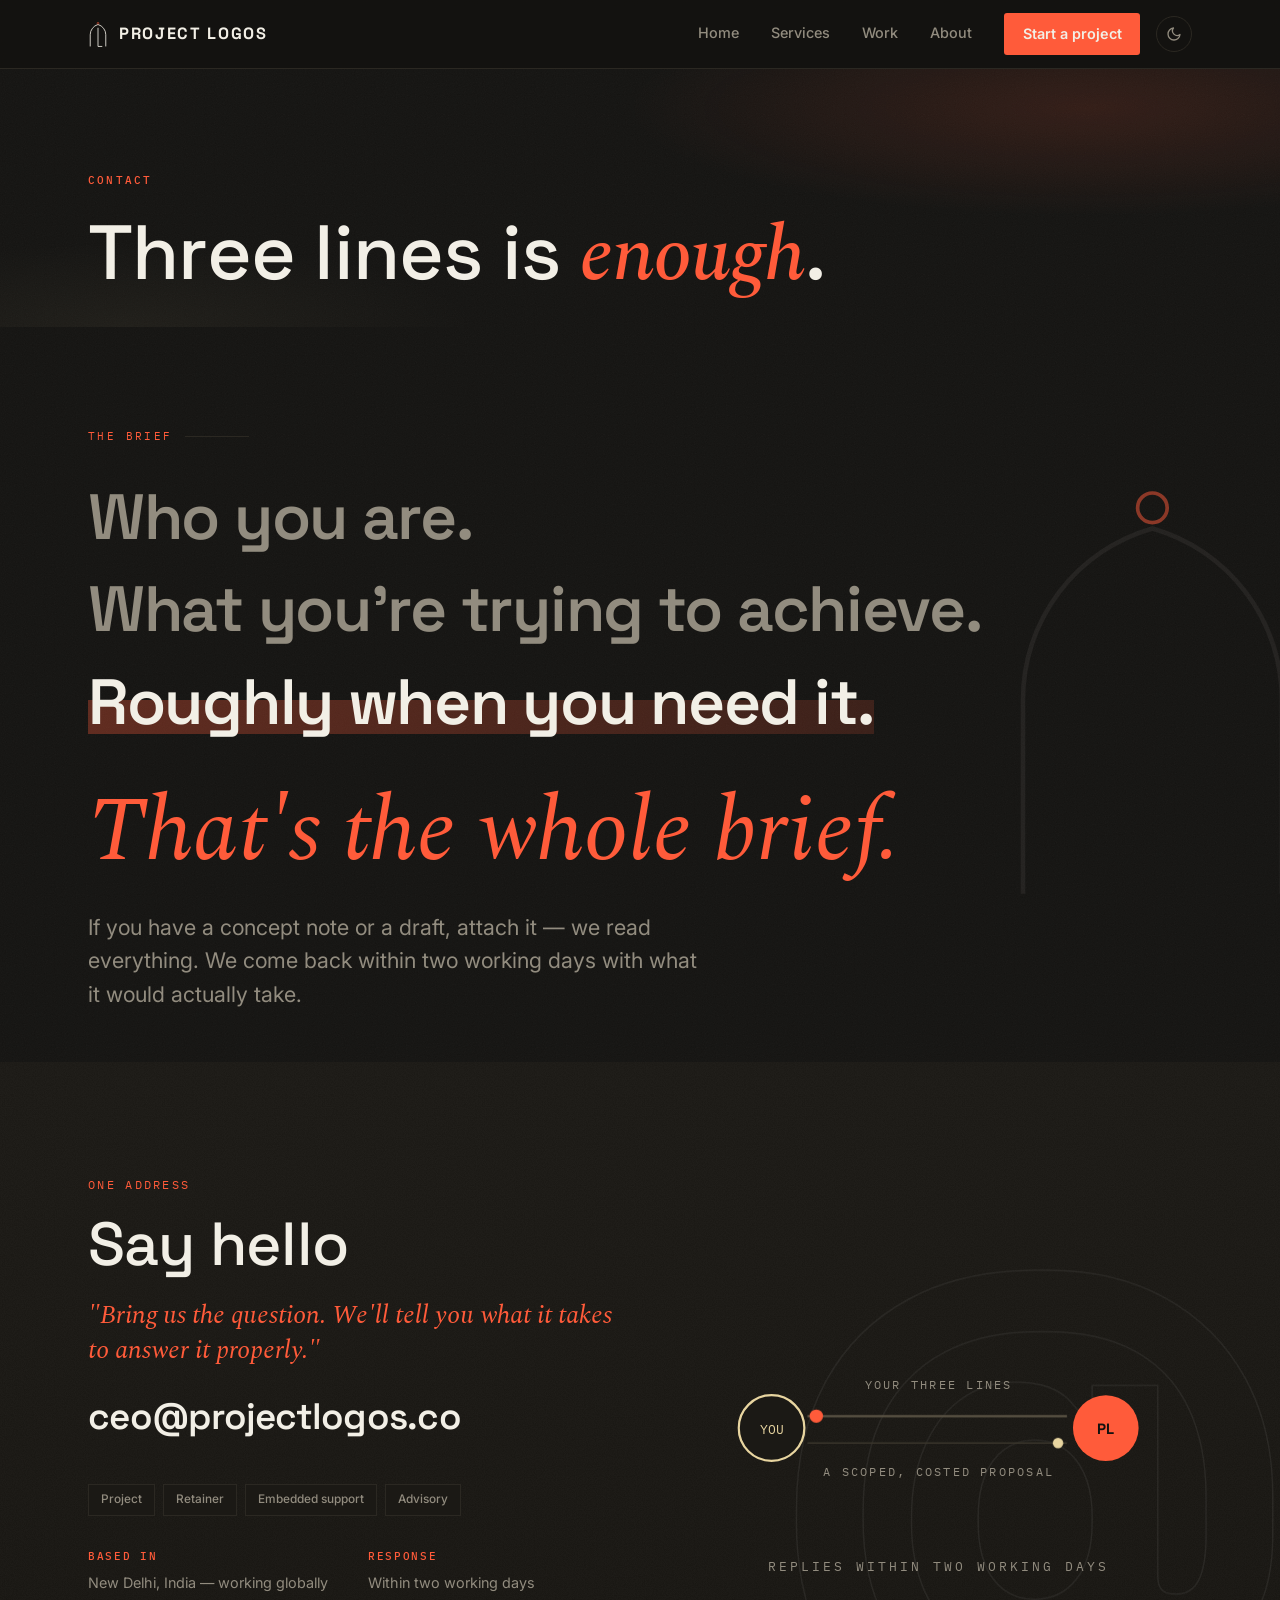
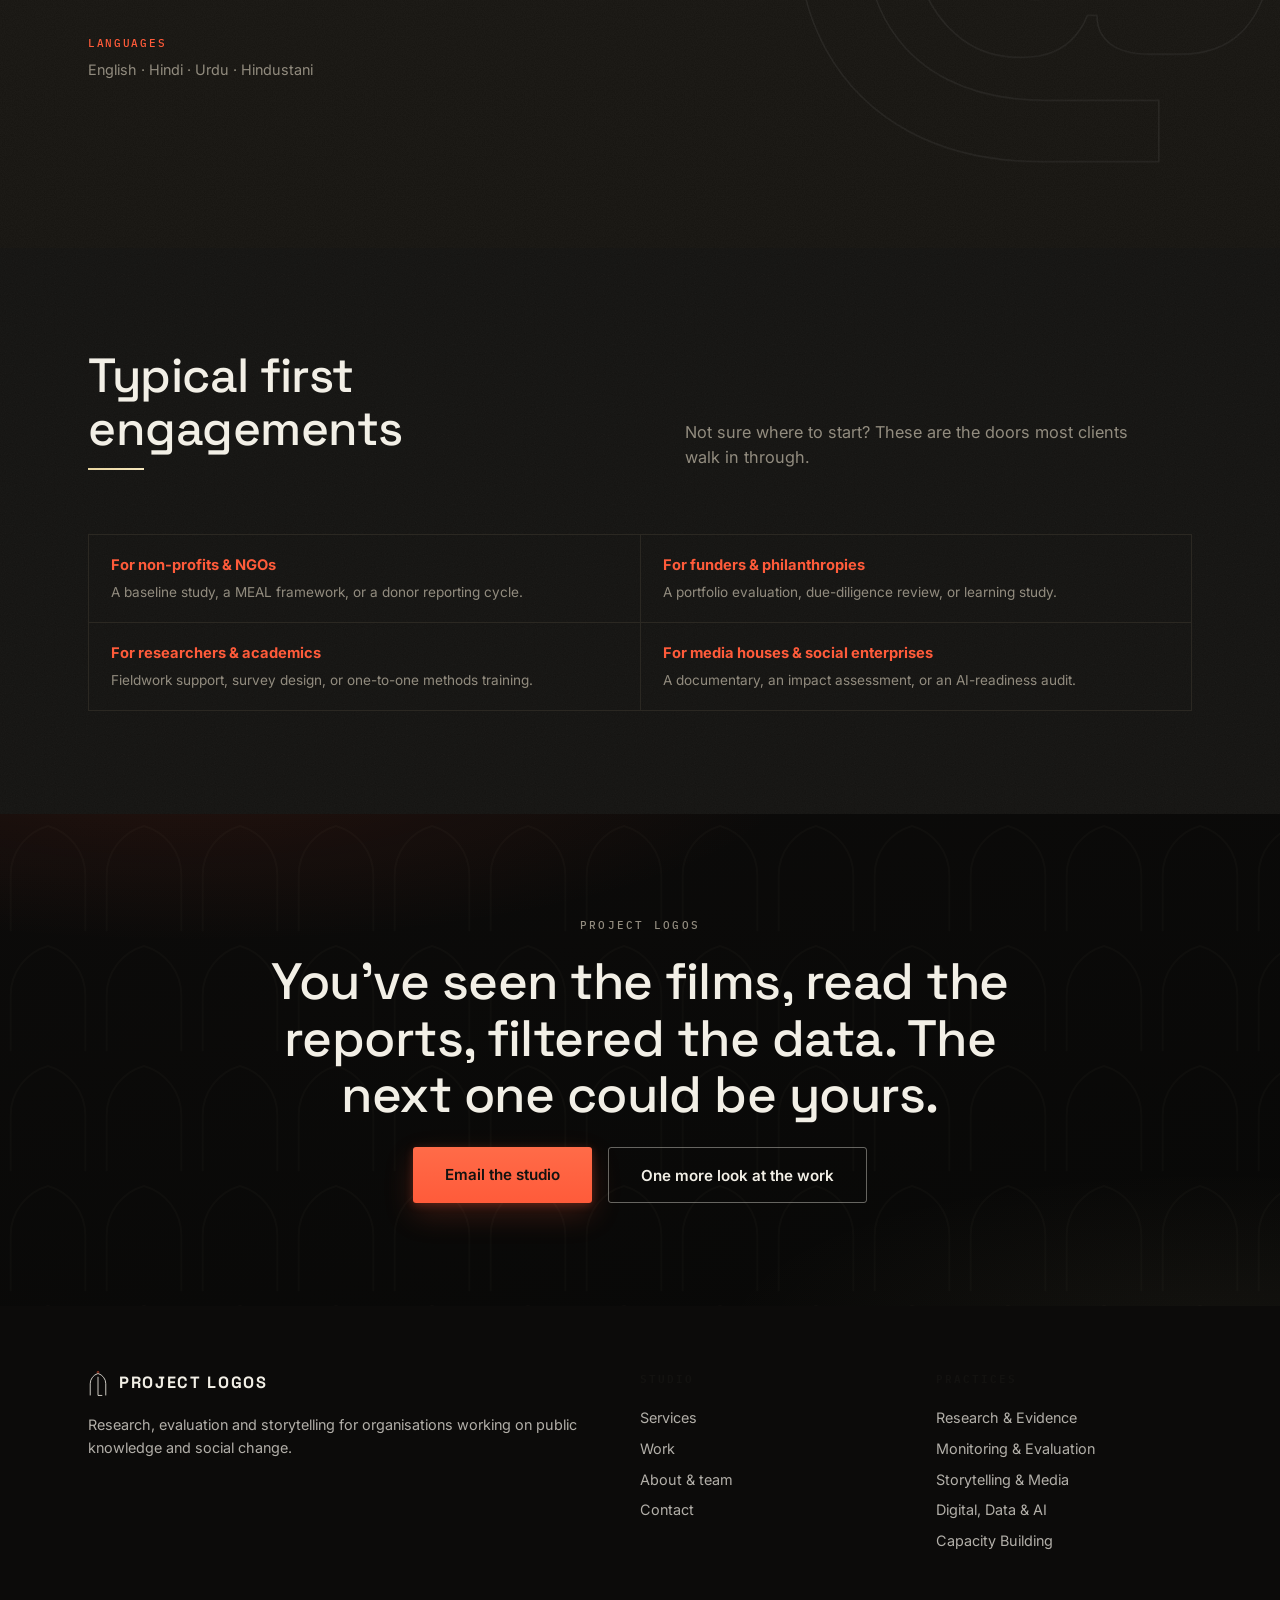
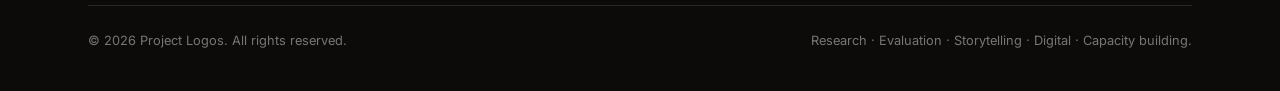
==== commit 9d7f67f2: "Implement website feedback (10 points) 1. Hero: Play-a-Film button replaced with a living montage — " ====
--- a/contact.html
+++ b/contact.html
@@ -24,7 +24,7 @@
   <link rel="preconnect" href="https://fonts.gstatic.com" crossorigin />
   <link href="https://fonts.googleapis.com/css2?family=Space+Grotesk:wght@400;500;600;700&family=Spectral:ital,wght@0,400;0,500;1,400;1,500&family=Inter:wght@400;500;600;700&family=IBM+Plex+Mono:wght@400;500&display=swap" rel="stylesheet" />
   <script>try { if (localStorage.getItem("pl-theme") === "light") document.documentElement.dataset.theme = "light"; } catch (e) {}</script>
-  <link rel="stylesheet" href="css/style.css?v=4" />
+  <link rel="stylesheet" href="css/style.css?v=6" />
 </head>
 <body>
 
@@ -48,7 +48,7 @@
       <a href="index.html">Home</a>
       <a href="services.html">Services</a>
       <a href="work.html">Work</a>
-      <a href="studio.html">Studio</a>
+      <a href="studio.html">About</a>
       <a class="cta" href="contact.html" aria-current="page">Start a project</a>
     </nav>
   </div>
@@ -65,10 +65,12 @@
   </div>
 
   <section class="gap-intro" style="padding-bottom: calc(var(--section) * 0.5);">
+    <svg class="gap-ornament" viewBox="0 0 72 90" fill="none" aria-hidden="true"><path d="M8 88 L8 46 A38.5 38.5 0 0 1 36 8.96 A38.5 38.5 0 0 1 64 46 L64 88" stroke-width="1" /><circle cx="36" cy="4.5" r="3.2" stroke-width="0.8" /></svg>
     <div class="wrap">
+      <span class="gap-kicker reveal">The brief</span>
       <p class="gap-line reveal">Who you are.</p>
       <p class="gap-line reveal">What you're trying to achieve.</p>
-      <p class="gap-line reveal"><strong>Roughly when you need it.</strong></p>
+      <p class="gap-line reveal"><strong class="mark">Roughly when you need it.</strong></p>
       <p class="gap-answer reveal">That's the whole brief.</p>
       <p class="lede reveal" style="margin-top: 2rem;">If you have a concept note or a draft, attach it — we read everything. We come back within two working days with what it would actually take.</p>
     </div>
@@ -175,11 +177,13 @@
         </ul>
       </div>
       <div>
-        <h4>Selected work</h4>
+        <h4>Practices</h4>
         <ul>
-          <li><a href="https://jem.org.in" target="_blank" rel="noopener">jem.org.in</a></li>
-          <li><a href="work.html#jem">Incident tracker</a></li>
-          <li><a href="https://www.nous.org.in" target="_blank" rel="noopener">nous.org.in</a></li>
+          <li><a href="services.html#research">Research &amp; Evidence</a></li>
+          <li><a href="services.html#meal">Monitoring &amp; Evaluation</a></li>
+          <li><a href="services.html#media">Storytelling &amp; Media</a></li>
+          <li><a href="services.html#digital">Digital, Data &amp; AI</a></li>
+          <li><a href="services.html#capacity">Capacity Building</a></li>
         </ul>
       </div>
     </div>
@@ -190,6 +194,6 @@
   </div>
 </footer>
 
-<script src="js/main.js?v=4"></script>
+<script src="js/main.js?v=6"></script>
 </body>
 </html>
--- a/css/style.css
+++ b/css/style.css
@@ -255,9 +255,119 @@
   color: var(--indigo);
 }
 
+/* hero grid: copy + living montage */
+.hero-grid {
+  display: grid;
+  grid-template-columns: minmax(0, 1.15fr) minmax(0, 1fr);
+  gap: clamp(2rem, 4vw, 4rem);
+  align-items: center;
+}
+
+@media (max-width: 900px) { .hero-grid { grid-template-columns: 1fr; } }
+
+.hero-montage {
+  position: relative;
+  aspect-ratio: 16 / 11;
+  border: 1px solid var(--line);
+  background: #000;
+  box-shadow: var(--shadow-lg);
+  overflow: hidden;
+  cursor: pointer;
+}
+
+.hero-montage .m-layer {
+  position: absolute;
+  inset: 0;
+  width: 100%;
+  height: 100%;
+  object-fit: cover;
+  opacity: 0;
+  transform: scale(1.06);
+  transition: opacity 1.1s ease;
+}
+
+.hero-montage .m-layer.active {
+  opacity: 1;
+  animation: kenburns 9s ease-out forwards;
+}
+
+@keyframes kenburns {
+  from { transform: scale(1.12) translate(1.5%, -1%); }
+  to { transform: scale(1.02) translate(-0.5%, 0.5%); }
+}
+
+.hero-montage .m-cap {
+  position: absolute;
+  left: 0.9rem;
+  bottom: 1rem;
+  z-index: 2;
+  font-family: var(--font-mono);
+  font-size: 0.64rem;
+  letter-spacing: 0.14em;
+  background: rgba(0, 0, 0, 0.72);
+  color: #F2EFE6;
+  padding: 0.35rem 0.7rem;
+  max-width: 85%;
+}
+
+.hero-montage::after {
+  content: "";
+  position: absolute;
+  inset: 0;
+  z-index: 1;
+  background: linear-gradient(180deg, rgba(0,0,0,0.18), transparent 35%, transparent 65%, rgba(0,0,0,0.35));
+  pointer-events: none;
+}
+
+.hero-montage .m-hint {
+  position: absolute;
+  right: 0.9rem;
+  top: 0.9rem;
+  z-index: 2;
+  width: 34px;
+  height: 34px;
+  border-radius: 50%;
+  background: rgba(0, 0, 0, 0.6);
+  border: 1.2px solid rgba(242, 239, 230, 0.8);
+  display: flex;
+  align-items: center;
+  justify-content: center;
+  transition: background 0.25s, transform 0.25s;
+}
+
+.hero-montage .m-hint::after {
+  content: "";
+  width: 0; height: 0;
+  border-left: 9px solid #F2EFE6;
+  border-top: 5.5px solid transparent;
+  border-bottom: 5.5px solid transparent;
+  margin-left: 2px;
+}
+
+.hero-montage:hover .m-hint { background: var(--indigo); transform: scale(1.12); }
+
+.hero-montage .m-bar {
+  position: absolute;
+  left: 0; bottom: 0;
+  height: 2.5px;
+  background: var(--indigo);
+  z-index: 3;
+  width: 0%;
+}
+
+.hero-montage.playing .m-bar { animation: m-progress 4.6s linear infinite; }
+
+@keyframes m-progress { from { width: 0%; } to { width: 100%; } }
+
+/* pillar mini-instruments */
+.pillar .mini { margin-bottom: 1.1rem; display: block; overflow: visible; }
+.pillar .mini * { transition: transform 0.35s cubic-bezier(0.22, 1, 0.36, 1); transform-origin: center; transform-box: fill-box; }
+.pillar:hover .mini .m-a { transform: translateY(-2.5px); }
+.pillar:hover .mini .m-b { transform: scale(1.25); }
+
 /* hero entrance — staggered rise on load */
 @media (prefers-reduced-motion: no-preference) {
-  .hero .eyebrow, .hero h1, .hero .lede, .hero .btn-row, .hero .hero-meta, .hero .showcase-nav {
+  .hero .eyebrow, .hero h1, .hero .lede, .hero .btn-row, .hero .hero-meta, .hero .showcase-nav, .hero .hero-montage {
     opacity: 0;
     transform: translateY(26px);
     animation: hero-rise 0.9s cubic-bezier(0.22, 1, 0.36, 1) forwards;
@@ -267,6 +377,7 @@
   .hero .lede { animation-delay: 0.3s; }
   .hero .btn-row { animation-delay: 0.45s; }
   .hero .hero-meta, .hero .showcase-nav { animation-delay: 0.58s; }
+  .hero .hero-montage { animation-delay: 0.35s; }
 }
 
 @keyframes hero-rise {
@@ -1563,11 +1674,11 @@
    ================================================================ */
 
 /* --- The gap: two statements and an answer --- */
-.gap-intro { padding: calc(var(--section) * 0.9) 0; }
+.gap-intro { padding: calc(var(--section) * 0.9) 0; position: relative; overflow: hidden; }
 
 .gap-intro .gap-line {
   font-family: var(--font-display);
-  font-size: clamp(1.7rem, 4.2vw, 3.4rem);
+  font-size: clamp(2rem, 5vw, 4rem);
   font-weight: 600;
   letter-spacing: -0.02em;
   line-height: 1.15;
@@ -1582,11 +1693,54 @@
 .gap-intro .gap-answer {
   font-family: var(--font-serif);
   font-style: italic;
-  font-size: clamp(2.4rem, 6vw, 4.6rem);
+  font-size: clamp(3rem, 7.5vw, 5.6rem);
   color: var(--indigo);
-  margin-top: 2.4rem;
+  margin-top: 2.8rem;
   line-height: 1.05;
 }
+
+.gap-kicker {
+  display: inline-flex;
+  align-items: center;
+  gap: 0.8rem;
+  font-family: var(--font-mono);
+  font-size: 0.68rem;
+  letter-spacing: 0.22em;
+  text-transform: uppercase;
+  color: var(--indigo);
+  margin-bottom: 2.2rem;
+}
+
+.gap-kicker::after { content: ""; width: 4rem; height: 1px; background: var(--line); }
+
+/* animated marker sweep under key phrases */
+strong.mark {
+  background-image: linear-gradient(120deg, rgba(255, 91, 58, 0.32), rgba(255, 91, 58, 0.16));
+  background-repeat: no-repeat;
+  background-size: 0% 42%;
+  background-position: 0 82%;
+  transition: background-size 1s cubic-bezier(0.22, 1, 0.36, 1) 0.45s;
+}
+
+.reveal.in strong.mark { background-size: 100% 42%; }
+
+[data-theme="light"] strong.mark {
+  background-image: linear-gradient(120deg, rgba(214, 67, 31, 0.26), rgba(214, 67, 31, 0.12));
+}
+
+.gap-ornament {
+  position: absolute;
+  right: -3%;
+  top: 50%;
+  transform: translateY(-50%);
+  width: clamp(220px, 26vw, 420px);
+  pointer-events: none;
+}
+
+.gap-ornament path { stroke: var(--ink); opacity: 0.06; fill: none; }
+.gap-ornament circle { stroke: var(--indigo); opacity: 0.5; fill: none; }
+
+@media (max-width: 780px) { .gap-ornament { display: none; } }
 
 /* --- Chapter rail (desktop wayfinding) --- */
 .chapter-rail {
@@ -2065,6 +2219,7 @@
 @media (prefers-reduced-motion: reduce) {
   .reveal, .stagger > * { opacity: 1; transform: none; transition: none; }
   .ticker-track { animation: none; }
-  .hero .eyebrow, .hero h1, .hero .lede, .hero .btn-row, .hero .hero-meta, .hero .showcase-nav { opacity: 1; transform: none; animation: none; }
+  .hero .eyebrow, .hero h1, .hero .lede, .hero .btn-row, .hero .hero-meta, .hero .showcase-nav, .hero .hero-montage { opacity: 1; transform: none; animation: none; }
+  .hero-montage .m-layer.active { animation: none; transform: none; }
   html { scroll-behavior: auto; }
 }
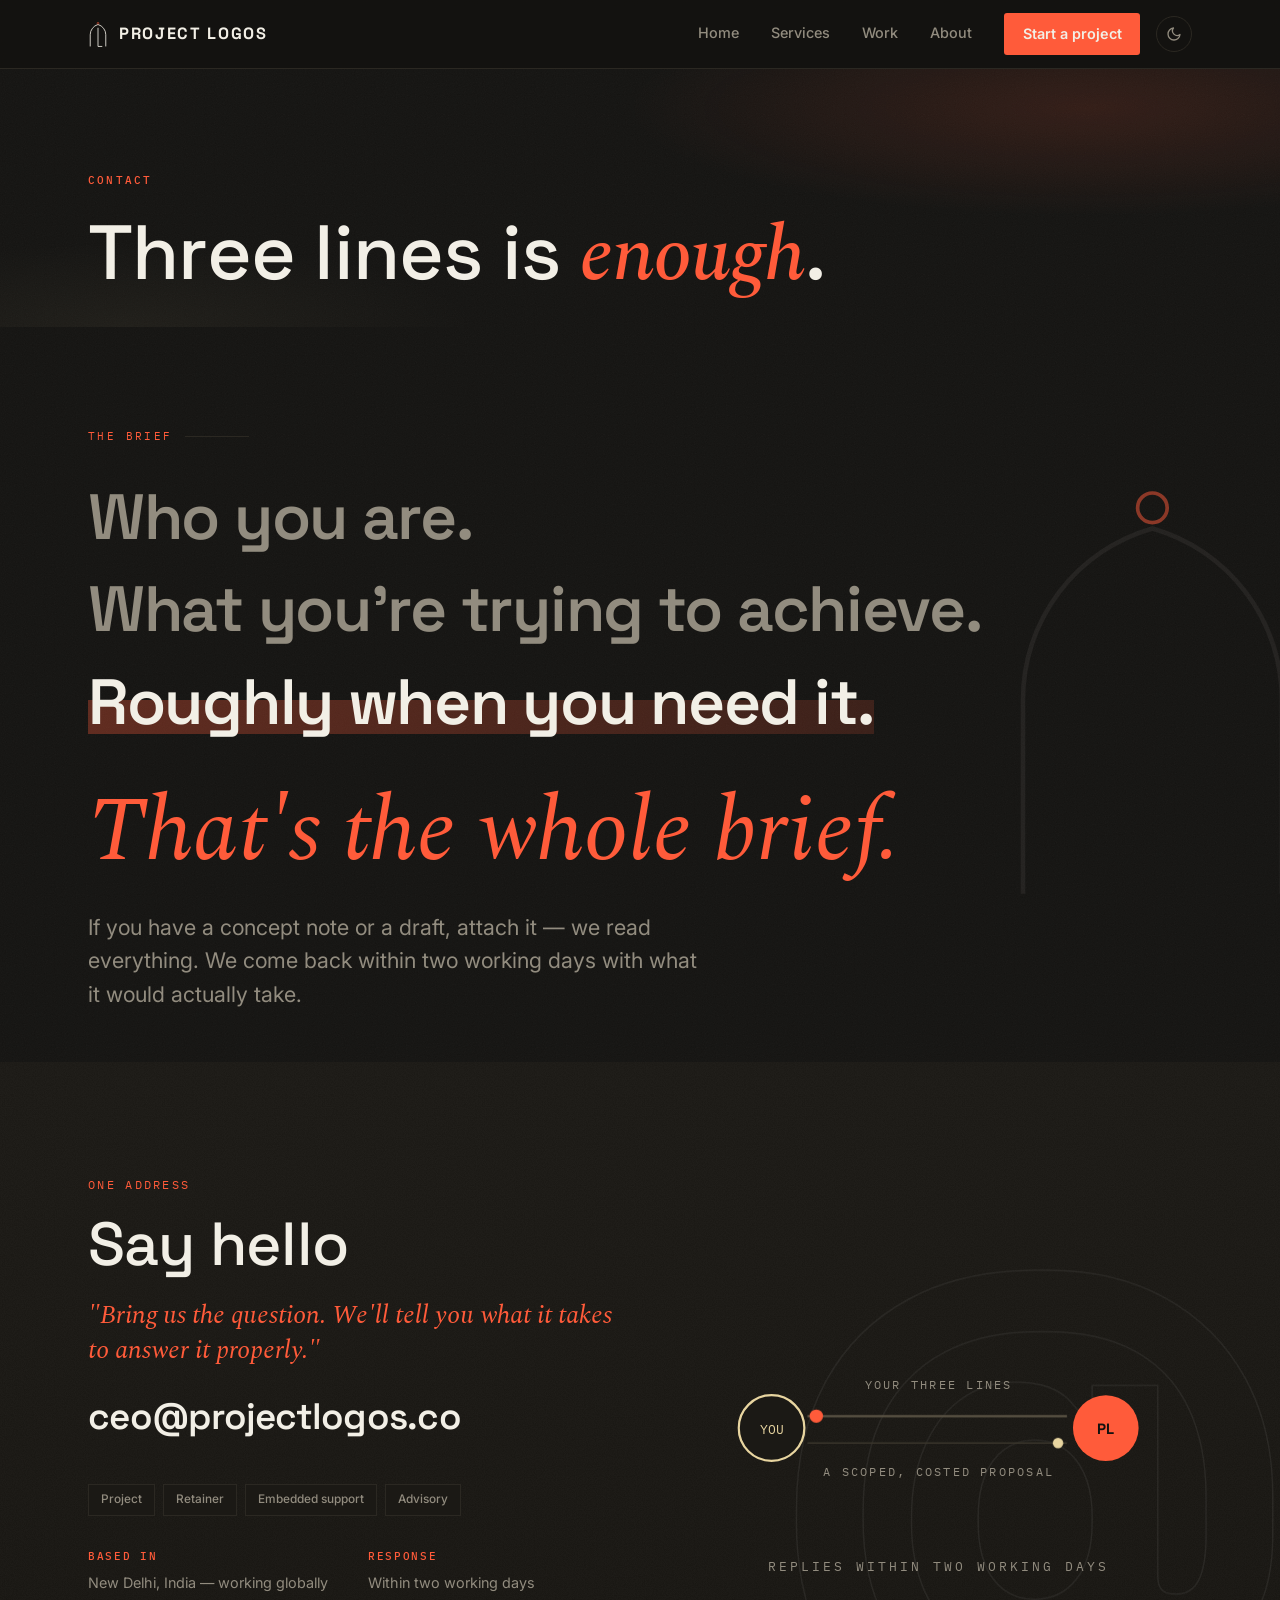
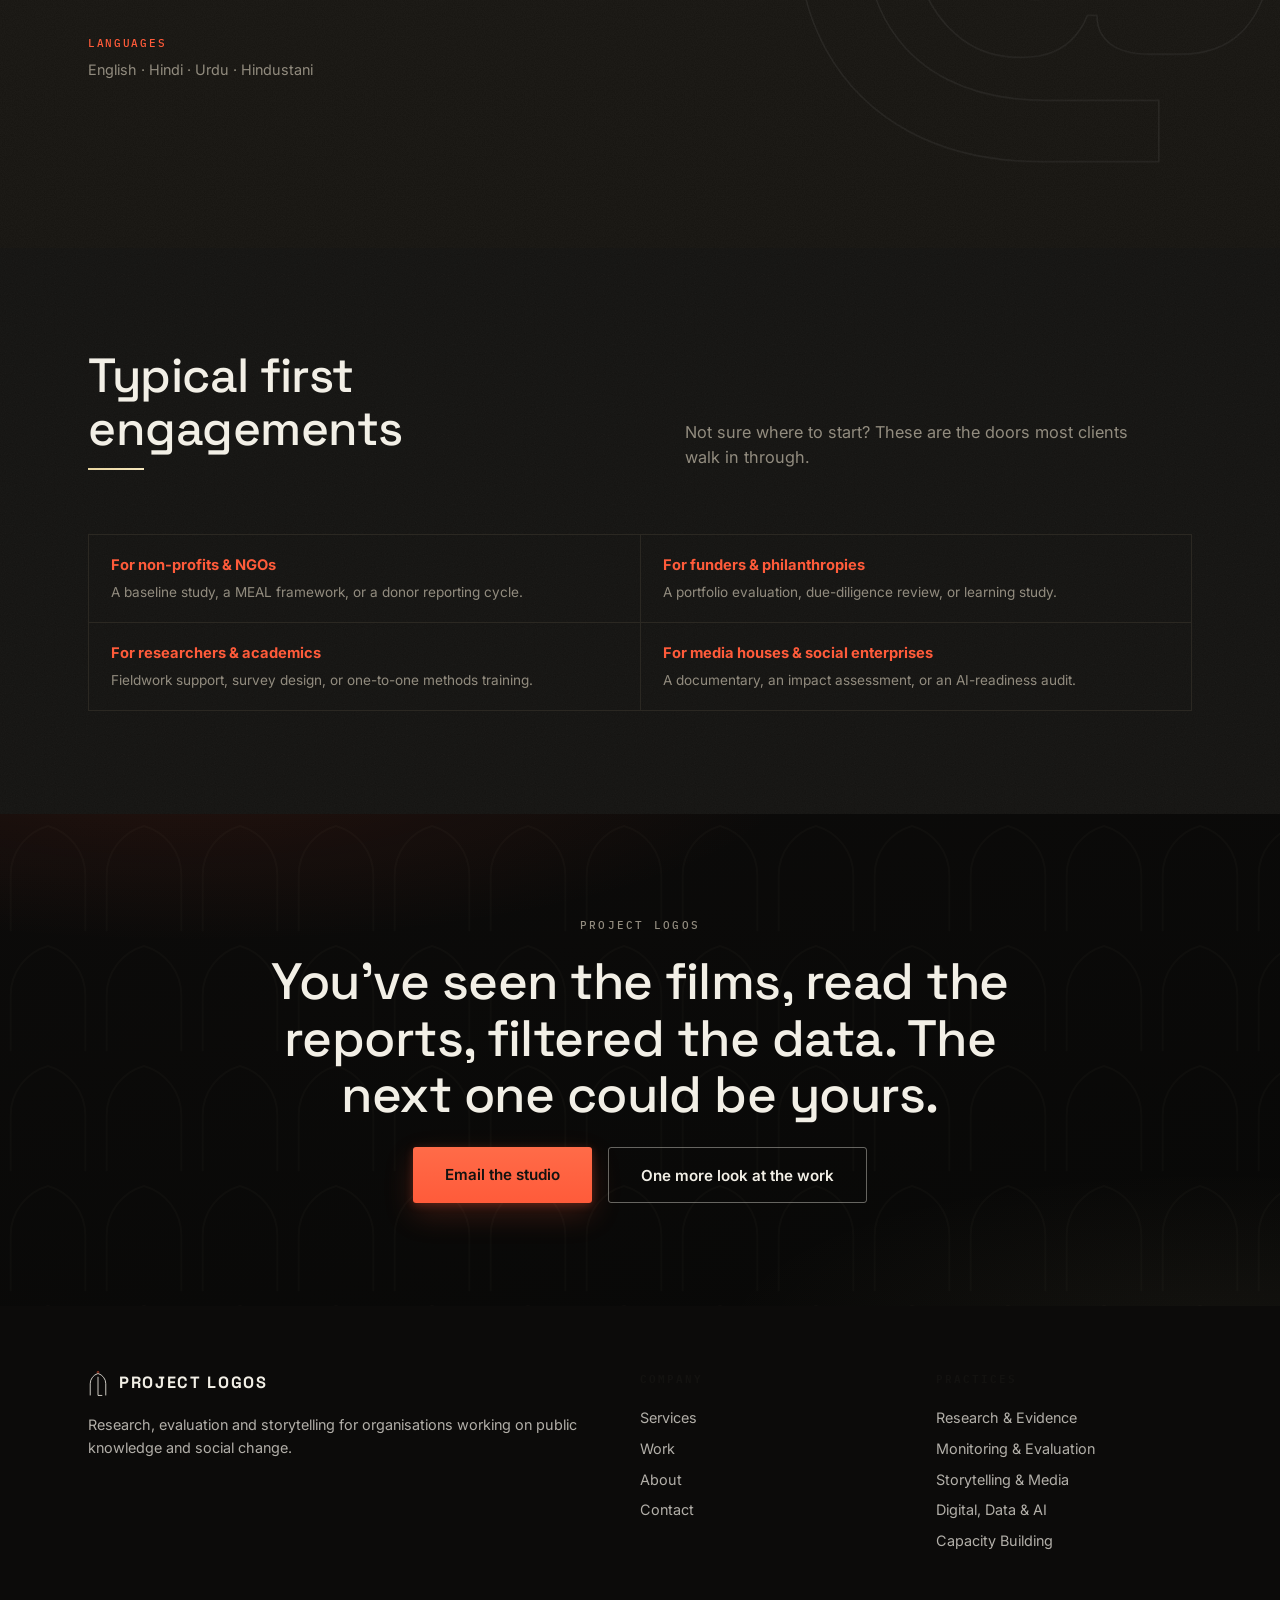
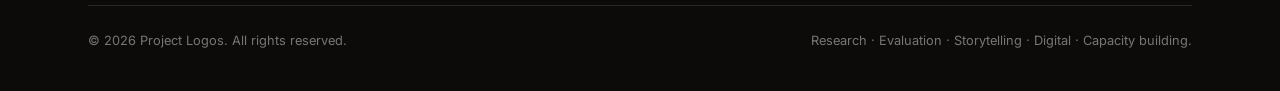
==== commit 1eb6c70c: "Fix montage caption desync; align footer heading with About rename The montage caption and click tar" ====
--- a/contact.html
+++ b/contact.html
@@ -24,7 +24,7 @@
   <link rel="preconnect" href="https://fonts.gstatic.com" crossorigin />
   <link href="https://fonts.googleapis.com/css2?family=Space+Grotesk:wght@400;500;600;700&family=Spectral:ital,wght@0,400;0,500;1,400;1,500&family=Inter:wght@400;500;600;700&family=IBM+Plex+Mono:wght@400;500&display=swap" rel="stylesheet" />
   <script>try { if (localStorage.getItem("pl-theme") === "light") document.documentElement.dataset.theme = "light"; } catch (e) {}</script>
-  <link rel="stylesheet" href="css/style.css?v=6" />
+  <link rel="stylesheet" href="css/style.css?v=7" />
 </head>
 <body>
 
@@ -168,11 +168,11 @@
         <p>Research, evaluation and storytelling for organisations working on public knowledge and social change.</p>
       </div>
       <div>
-        <h4>Studio</h4>
+        <h4>Company</h4>
         <ul>
           <li><a href="services.html">Services</a></li>
           <li><a href="work.html">Work</a></li>
-          <li><a href="studio.html">About &amp; team</a></li>
+          <li><a href="studio.html">About</a></li>
           <li><a href="contact.html">Contact</a></li>
         </ul>
       </div>
@@ -194,6 +194,6 @@
   </div>
 </footer>
 
-<script src="js/main.js?v=6"></script>
+<script src="js/main.js?v=7"></script>
 </body>
 </html>
--- a/css/style.css
+++ b/css/style.css
@@ -297,6 +297,7 @@
 }
 
 .hero-montage .m-cap {
+  transition: opacity 0.35s ease;
   position: absolute;
   left: 0.9rem;
   bottom: 1rem;
@@ -309,6 +310,8 @@
   padding: 0.35rem 0.7rem;
   max-width: 85%;
 }
+
+.hero-montage .m-cap.fading { opacity: 0; }
 
 .hero-montage::after {
   content: "";
